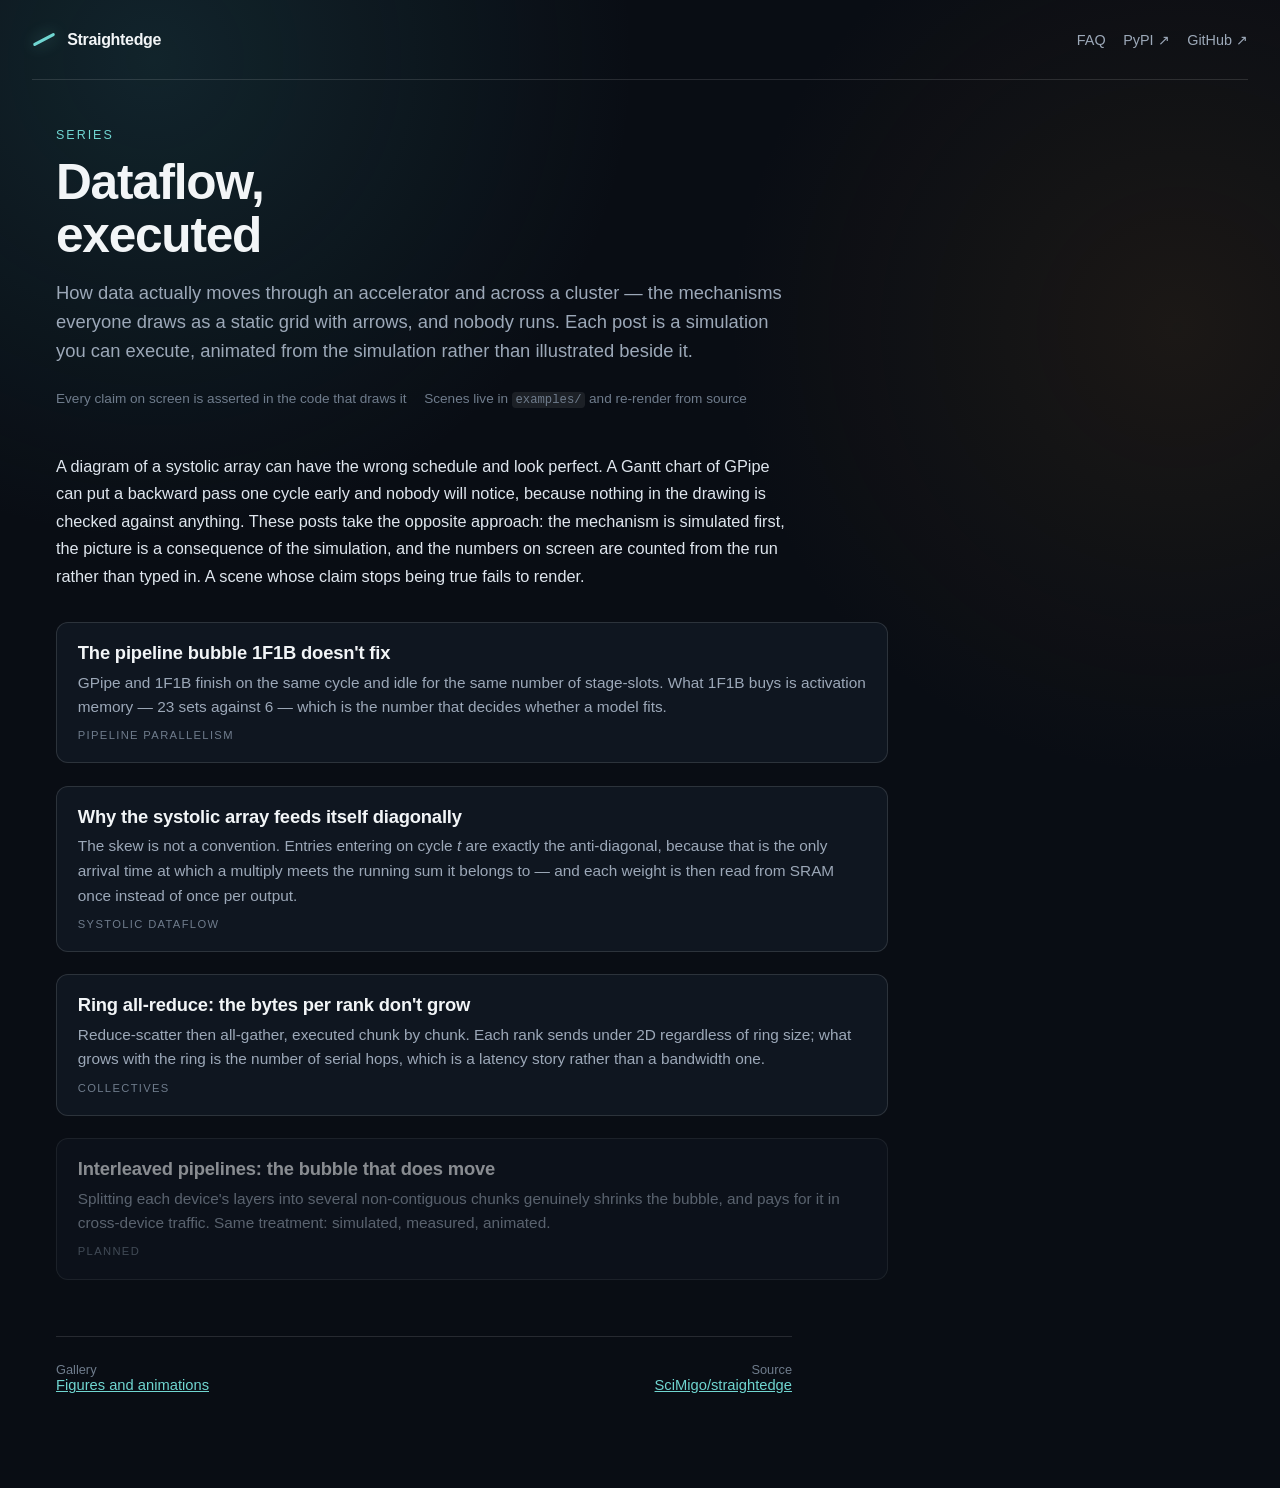
==== site/posts/index.html @ bdb75bae "Write the ring all-reduce piece, the last placeholder in the series Third in the dataflow series, an" ====
<!doctype html>
<html lang="en">
  <head>
    <meta charset="utf-8">
    <meta name="viewport" content="width=device-width, initial-scale=1">
    <meta name="theme-color" content="#090d14">
    <meta name="description" content="Short technical writeups on how data actually moves through accelerators and clusters — each one a simulation you can run, animated from the simulation rather than illustrated beside it.">
    <meta property="og:title" content="Dataflow, executed">
    <meta property="og:description" content="Systolic arrays, pipeline schedules, collectives — simulated, measured, and animated from the measurement.">
    <meta property="og:image" content="https://scimigo.github.io/straightedge/assets/posters/systolic-array.jpg">
    <meta property="og:type" content="website">
    <meta property="og:url" content="https://scimigo.github.io/straightedge/posts/">
    <link rel="canonical" href="https://scimigo.github.io/straightedge/posts/">
    <meta name="twitter:card" content="summary_large_image">
    <meta name="twitter:title" content="Dataflow, executed — systolic arrays, pipeline schedules, collectives">
    <meta name="twitter:description" content="Short technical writeups where the animation is generated from a simulation that asserts its own claim.">
    <meta name="twitter:image" content="https://scimigo.github.io/straightedge/assets/posters/systolic-array.jpg">
    <title>Dataflow, executed — systolic arrays, pipeline schedules, collectives</title>
    <link rel="stylesheet" href="../styles.css">
    <link rel="stylesheet" href="post.css">
  </head>
  <body>
    <header class="site-header">
      <a class="wordmark" href="../index.html" aria-label="Straightedge, back to the gallery">
        <span class="wordmark-mark" aria-hidden="true"></span>
        <span>Straightedge</span>
      </a>
      <nav class="header-links" aria-label="Site sections">
        <a class="repo-link nav-secondary" href="../index.html#faq">FAQ</a>
        <a class="repo-link" href="https://pypi.org/project/straightedge/">PyPI <span aria-hidden="true">↗</span></a>
        <a class="repo-link" href="https://github.com/SciMigo/straightedge">GitHub <span aria-hidden="true">↗</span></a>
      </nav>
    </header>

    <main class="post">
      <div class="post-head">
        <p class="post-kicker">Series</p>
        <h1>Dataflow, executed</h1>
        <p class="standfirst">
          How data actually moves through an accelerator and across a cluster —
          the mechanisms everyone draws as a static grid with arrows, and nobody
          runs. Each post is a simulation you can execute, animated from the
          simulation rather than illustrated beside it.
        </p>
        <p class="byline">
          <span>Every claim on screen is asserted in the code that draws it</span>
          <span>Scenes live in
            <code>examples/</code> and re-render from source</span>
        </p>
      </div>

      <div class="post-body">
        <p>
          A diagram of a systolic array can have the wrong schedule and look
          perfect. A Gantt chart of GPipe can put a backward pass one cycle early
          and nobody will notice, because nothing in the drawing is checked
          against anything. These posts take the opposite approach: the mechanism
          is simulated first, the picture is a consequence of the simulation, and
          the numbers on screen are counted from the run rather than typed in. A
          scene whose claim stops being true fails to render.
        </p>
      </div>

      <ol class="post-list">
        <li>
          <h2><a href="pipeline-bubble.html">The pipeline bubble 1F1B doesn't fix</a></h2>
          <p>
            GPipe and 1F1B finish on the same cycle and idle for the same number
            of stage-slots. What 1F1B buys is activation memory — 23 sets against
            6 — which is the number that decides whether a model fits.
          </p>
          <span class="tag">Pipeline parallelism</span>
        </li>
        <li>
          <h2><a href="systolic-skew.html">Why the systolic array feeds itself diagonally</a></h2>
          <p>
            The skew is not a convention. Entries entering on cycle <em>t</em>
            are exactly the anti-diagonal, because that is the only arrival time
            at which a multiply meets the running sum it belongs to — and each
            weight is then read from SRAM once instead of once per output.
          </p>
          <span class="tag">Systolic dataflow</span>
        </li>
        <li>
          <h2><a href="ring-allreduce.html">Ring all-reduce: the bytes per rank don't grow</a></h2>
          <p>
            Reduce-scatter then all-gather, executed chunk by chunk. Each rank
            sends under 2D regardless of ring size; what grows with the ring is
            the number of serial hops, which is a latency story rather than a
            bandwidth one.
          </p>
          <span class="tag">Collectives</span>
        </li>
        <li class="pending">
          <h2>Interleaved pipelines: the bubble that does move</h2>
          <p>
            Splitting each device's layers into several non-contiguous chunks
            genuinely shrinks the bubble, and pays for it in cross-device
            traffic. Same treatment: simulated, measured, animated.
          </p>
          <span class="tag">Planned</span>
        </li>
      </ol>

      <nav class="series-nav" aria-label="Site navigation">
        <span>
          <span class="muted">Gallery</span>
          <a href="../index.html">Figures and animations</a>
        </span>
        <span class="next">
          <span class="muted">Source</span>
          <a href="https://github.com/SciMigo/straightedge">SciMigo/straightedge</a>
        </span>
      </nav>
    </main>
  </body>
</html>
---- site/styles.css ----
:root {
  color-scheme: dark;
  --ink: #f2f5f7;
  --muted: #9ca8b8;
  --quiet: #6f7c8c;
  --line: rgba(255, 255, 255, 0.12);
  --panel: rgba(18, 25, 36, 0.82);
  --cyan: #70d6d1;
  --amber: #f1bf6b;
  --max: 76rem;
  font-family: Inter, ui-sans-serif, -apple-system, BlinkMacSystemFont, "Segoe UI", sans-serif;
  background: #090d14;
  color: var(--ink);
}

* {
  box-sizing: border-box;
}

html {
  scroll-behavior: smooth;
}

body {
  margin: 0;
  min-width: 0;
  overflow-x: hidden;
  background:
    radial-gradient(circle at 12% 4%, rgba(44, 109, 118, 0.24), transparent 30rem),
    radial-gradient(circle at 92% 22%, rgba(115, 77, 29, 0.17), transparent 28rem),
    #090d14;
  color: var(--ink);
}

a {
  color: inherit;
}

.site-header,
main,
footer {
  width: min(calc(100% - 2rem), var(--max));
  margin-inline: auto;
}

.site-header {
  min-height: 5rem;
  display: flex;
  align-items: center;
  justify-content: space-between;
  gap: 1rem;
  border-bottom: 1px solid var(--line);
}

.wordmark,
.repo-link {
  text-decoration: none;
}

.wordmark {
  display: inline-flex;
  align-items: center;
  gap: 0.7rem;
  font-weight: 720;
  letter-spacing: -0.02em;
}

.wordmark-mark {
  width: 1.5rem;
  height: 0.18rem;
  display: inline-block;
  background: var(--cyan);
  transform: rotate(-28deg);
  border-radius: 999px;
  box-shadow: 0 0 1rem rgba(112, 214, 209, 0.45);
}

.repo-link {
  color: var(--muted);
  font-size: 0.9rem;
}

.repo-link:hover,
.repo-link:focus-visible {
  color: var(--ink);
}

.hero {
  min-height: 40rem;
  display: grid;
  align-content: center;
  max-width: 61rem;
  padding: 7rem 0 5rem;
}

.eyebrow,
.section-number,
.card-kicker {
  margin: 0;
  color: var(--cyan);
  font-size: 0.72rem;
  font-weight: 760;
  letter-spacing: 0.14em;
  text-transform: uppercase;
}

h1,
h2,
h3,
p {
  overflow-wrap: anywhere;
}

h1 {
  max-width: 14ch;
  margin: 1rem 0 1.4rem;
  font-size: clamp(3.1rem, 9vw, 7.6rem);
  line-height: 0.92;
  letter-spacing: -0.07em;
}

.hero-copy {
  max-width: 43rem;
  margin: 0;
  color: var(--muted);
  font-size: clamp(1.05rem, 2vw, 1.35rem);
  line-height: 1.65;
}

.hero-proof {
  display: grid;
  grid-template-columns: repeat(3, minmax(0, 1fr));
  gap: 1px;
  margin-top: 3.5rem;
  overflow: hidden;
  border: 1px solid var(--line);
  border-radius: 1rem;
  background: var(--line);
}

.hero-proof div {
  min-width: 0;
  padding: 1.2rem 1.4rem;
  background: rgba(9, 13, 20, 0.92);
}

.hero-proof strong,
.hero-proof span {
  display: block;
}

.hero-proof strong {
  color: var(--amber);
  font-size: 1.75rem;
  font-weight: 650;
}

.hero-proof span {
  margin-top: 0.25rem;
  color: var(--quiet);
  font-size: 0.8rem;
  line-height: 1.35;
}

.gallery-section {
  padding: 7rem 0;
  border-top: 1px solid var(--line);
}

.section-heading {
  display: grid;
  grid-template-columns: minmax(0, 1.15fr) minmax(16rem, 0.85fr);
  gap: 3rem;
  align-items: end;
  margin-bottom: 2.5rem;
}

.section-heading h2,
.closing h2 {
  margin: 0.75rem 0 0;
  font-size: clamp(2.2rem, 5vw, 4.7rem);
  line-height: 1;
  letter-spacing: -0.055em;
}

.section-heading > p {
  margin: 0;
  color: var(--muted);
  line-height: 1.65;
}

.gallery-grid {
  display: grid;
  grid-template-columns: repeat(2, minmax(0, 1fr));
  gap: 1.25rem;
}

.figure-grid {
  display: grid;
  grid-template-columns: repeat(3, minmax(0, 1fr));
  gap: 1.25rem;
}

.figure-card {
  min-width: 0;
  overflow: hidden;
  border: 1px solid var(--line);
  border-radius: 1rem;
  background: var(--panel);
  box-shadow: 0 1.2rem 4rem rgba(0, 0, 0, 0.22);
}

.figure-wide {
  grid-column: span 2;
}

.figure-stage {
  display: grid;
  place-items: center;
  min-height: 15rem;
  padding: 1.25rem;
  background: #f5f7fa;
}

.figure-stage img {
  display: block;
  width: 100%;
  max-width: 100%;
  height: 15rem;
  object-fit: contain;
}

.gallery-grid-three {
  grid-template-columns: repeat(3, minmax(0, 1fr));
}

.scene-card {
  min-width: 0;
  overflow: hidden;
  border: 1px solid var(--line);
  border-radius: 1rem;
  background: var(--panel);
  box-shadow: 0 1.2rem 4rem rgba(0, 0, 0, 0.22);
}

.scene-card video {
  display: block;
  width: 100%;
  max-width: 100%;
  aspect-ratio: 16 / 9;
  border: 0;
  background: #000;
  object-fit: contain;
}

.card-copy {
  padding: 1.4rem 1.5rem 1.6rem;
}

.card-copy h3 {
  margin: 0.65rem 0 1rem;
  font-size: clamp(1.25rem, 2vw, 1.7rem);
  line-height: 1.1;
  letter-spacing: -0.035em;
}

.prompt,
.spec,
.claim {
  margin: 0;
  color: var(--muted);
  font-size: 0.94rem;
  line-height: 1.65;
}

.spec span {
  display: block;
  margin-bottom: 0.35rem;
  color: var(--cyan);
  font-size: 0.68rem;
  font-weight: 760;
  letter-spacing: 0.12em;
  text-transform: uppercase;
}

.prompt {
  padding-top: 1rem;
  border-top: 1px solid var(--line);
}

.prompt > span {
  display: block;
  margin-bottom: 0.35rem;
  color: var(--cyan);
  font-size: 0.68rem;
  font-weight: 760;
  letter-spacing: 0.12em;
  text-transform: uppercase;
}

.source-input {
  margin-top: 0.9rem;
  color: var(--quiet);
  font-size: 0.78rem;
}

.source-input summary {
  width: fit-content;
  cursor: pointer;
}

.source-input p {
  margin: 0.65rem 0 0;
  color: var(--muted);
  font-size: 0.9rem;
  line-height: 1.55;
}

.claim span {
  display: block;
  margin-bottom: 0.35rem;
  color: var(--amber);
  font-size: 0.68rem;
  font-weight: 760;
  letter-spacing: 0.12em;
  text-transform: uppercase;
}

code {
  padding: 0.08em 0.3em;
  border-radius: 0.3em;
  background: rgba(255, 255, 255, 0.08);
  font-size: 0.9em;
}

.hand-section .section-number,
.hand-section .card-kicker {
  color: var(--amber);
}

.closing {
  display: grid;
  justify-items: start;
  padding: 8rem 0;
  border-top: 1px solid var(--line);
}

.closing h2 {
  max-width: 17ch;
}

.button {
  display: inline-flex;
  align-items: center;
  gap: 0.7rem;
  margin-top: 2.2rem;
  padding: 0.9rem 1.15rem;
  border-radius: 0.6rem;
  background: var(--ink);
  color: #090d14;
  font-weight: 720;
  text-decoration: none;
}

.button:hover,
.button:focus-visible {
  background: var(--cyan);
}

footer {
  display: flex;
  justify-content: space-between;
  gap: 1rem;
  padding: 2rem 0 3rem;
  border-top: 1px solid var(--line);
  color: var(--quiet);
  font-size: 0.82rem;
}

footer p {
  margin: 0;
}

@media (max-width: 56rem) {
  .figure-grid {
    grid-template-columns: repeat(2, minmax(0, 1fr));
  }

  .gallery-grid-three {
    grid-template-columns: 1fr;
  }

  .gallery-grid-three .scene-card {
    display: grid;
    grid-template-columns: minmax(0, 1.1fr) minmax(0, 0.9fr);
  }

  .gallery-grid-three .scene-card video {
    height: 100%;
  }
}

@media (max-width: 42rem) {
  .site-header,
  main,
  footer {
    width: min(calc(100% - 1.25rem), var(--max));
  }

  .hero {
    min-height: auto;
    padding: 5.5rem 0 4rem;
  }

  h1 {
    font-size: clamp(3.4rem, 18vw, 5.2rem);
  }

  .hero-proof,
  .section-heading,
  .gallery-grid,
  .figure-grid,
  .gallery-grid-three .scene-card {
    grid-template-columns: 1fr;
  }

  .figure-wide {
    grid-column: auto;
  }

  .hero-proof {
    overflow: visible;
    gap: 0;
    background: transparent;
  }

  .hero-proof div + div {
    border-top: 1px solid var(--line);
  }

  .section-heading {
    gap: 1.4rem;
  }

  .gallery-section {
    padding: 5rem 0;
  }

  .gallery-grid-three .scene-card video {
    height: auto;
  }

  .closing {
    padding: 6rem 0;
  }

  footer {
    flex-direction: column;
  }
}

@media (prefers-reduced-motion: reduce) {
  html {
    scroll-behavior: auto;
  }
}

/* Two links in the header now: the series and the repo. */
.header-links {
  display: flex;
  align-items: center;
  gap: 1.25rem;
}

/* Prose sections — the definition, the "why geometry" grid, and the FAQ. These
   carry the page's semantic weight for search and answer engines, so they are
   real text at a readable measure rather than another card grid. Headings step
   down from the hero's scale instead of competing with the gallery's display
   type. */
.hero-tagline {
  max-width: 43rem;
  margin: 1rem 0 1.4rem;
  color: var(--cyan);
  font-size: clamp(1.05rem, 2.2vw, 1.5rem);
  letter-spacing: -0.02em;
}

.prose-section {
  padding: 4.5rem 0 0;
  border-top: 1px solid var(--line);
  margin-top: 4.5rem;
}

.prose-section h2 {
  margin: 0 0 1.6rem;
  font-size: clamp(1.7rem, 3.4vw, 2.7rem);
  line-height: 1.08;
  letter-spacing: -0.04em;
}

.prose-section p {
  max-width: 44rem;
  margin: 0 0 1.15rem;
  color: var(--muted);
  font-size: 1.02rem;
  line-height: 1.72;
}

.prose-section p strong {
  color: var(--ink);
  font-weight: 600;
}

.prose-section .lede {
  color: var(--ink);
  font-size: clamp(1.08rem, 1.9vw, 1.28rem);
  line-height: 1.6;
}

.why-grid {
  display: grid;
  grid-template-columns: repeat(auto-fit, minmax(15rem, 1fr));
  gap: 1.5rem 2.2rem;
  margin-top: 0.5rem;
}

.why-item h3 {
  margin: 0 0 0.5rem;
  font-size: 1.02rem;
  letter-spacing: -0.01em;
}

.why-item h3::before {
  content: "";
  display: block;
  width: 1.6rem;
  height: 2px;
  margin-bottom: 0.85rem;
  background: var(--cyan);
}

.why-item p {
  margin: 0;
  font-size: 0.95rem;
  line-height: 1.62;
}

.faq-item {
  padding: 1.5rem 0;
  border-top: 1px solid var(--line);
  max-width: 48rem;
}

.faq-item:first-of-type {
  border-top: 0;
  padding-top: 0;
}

.faq-item h3 {
  margin: 0 0 0.6rem;
  font-size: 1.06rem;
  line-height: 1.35;
  letter-spacing: -0.015em;
}

.faq-item p {
  margin: 0;
}

.faq-item em {
  color: var(--ink);
  font-style: italic;
}

/* Install block. The site had no install instruction at all before the package
   was on PyPI, which made the gallery a dead end for anyone who wanted to use
   it. */
.install {
  max-width: 44rem;
  margin: 2rem 0 0;
  padding: 1.4rem 1.5rem;
  border: 1px solid var(--line);
  border-radius: 0.6rem;
  background: var(--panel);
}

.install-label {
  margin: 0 0 0.6rem !important;
  color: var(--quiet);
  font-size: 0.72rem;
  font-weight: 600;
  letter-spacing: 0.14em;
  text-transform: uppercase;
}

.install > code {
  display: block;
  font-size: 1.02rem;
  color: var(--cyan);
  overflow-x: auto;
}

.install-note {
  margin: 0.9rem 0 0 !important;
  font-size: 0.9rem !important;
  line-height: 1.6 !important;
}

.install-note code {
  color: var(--ink);
  font-size: 0.86rem;
}

.prose-section a {
  color: var(--cyan);
  text-decoration-color: rgba(112, 214, 209, 0.4);
  text-underline-offset: 0.2em;
}

/* Header navigation. The section anchors are useful on a wide screen and pure
   clutter on a phone, where the page is a short scroll anyway — so they drop
   out below the tablet breakpoint and the destination links (Writeups, PyPI,
   GitHub) stay, since those are the ones that leave the page. */
.header-links {
  flex-wrap: wrap;
  gap: 0.6rem 1.1rem;
  justify-content: flex-end;
}

.nav-secondary {
  color: var(--muted);
}

@media (max-width: 56rem) {
  .nav-secondary {
    display: none;
  }
}
---- site/posts/post.css ----
/* Long-form layer over the gallery's tokens (../styles.css).
 *
 * The gallery is a grid you scan; a post is a column you read, so the only
 * things that change here are measure, rhythm, and the devices prose needs —
 * pull quotes, a claim block, a figure with a caption, a results table. The
 * palette, the ground, and the wordmark stay exactly as they are, because a
 * reader arriving from the gallery should not feel handed to a different site.
 */

.post {
  width: min(var(--max), 100%);
  margin: 0 auto;
  padding: 0 1.5rem 6rem;
}

.post-head {
  max-width: 46rem;
  padding: 3rem 0 2rem;
}

.post-kicker {
  font-size: 0.78rem;
  letter-spacing: 0.16em;
  text-transform: uppercase;
  color: var(--cyan);
  margin: 0 0 0.9rem;
}

.post-head h1 {
  font-size: clamp(2rem, 4.4vw, 3.1rem);
  line-height: 1.06;
  letter-spacing: -0.025em;
  text-wrap: balance;
  margin: 0 0 1rem;
}

.standfirst {
  font-size: 1.15rem;
  line-height: 1.6;
  color: var(--muted);
  margin: 0;
}

.byline {
  display: flex;
  flex-wrap: wrap;
  gap: 0.4rem 1.1rem;
  margin-top: 1.6rem;
  font-size: 0.85rem;
  color: var(--quiet);
}

/* The video is the argument, so it gets the full column width and sits before
   the first paragraph rather than illustrating one. */
.post-figure {
  margin: 0 0 2.6rem;
}

.post-figure video {
  width: 100%;
  display: block;
  border-radius: 14px;
  border: 1px solid var(--line);
  background: #05070c;
}

.post-figure figcaption {
  margin-top: 0.7rem;
  font-size: 0.85rem;
  color: var(--quiet);
  display: flex;
  flex-wrap: wrap;
  gap: 0.3rem 1.2rem;
}

.post-body {
  max-width: 46rem;
}

.post-body h2 {
  font-size: 1.35rem;
  letter-spacing: -0.015em;
  margin: 2.8rem 0 0.9rem;
  text-wrap: balance;
}

.post-body p {
  font-size: 1.02rem;
  line-height: 1.68;
  margin: 0 0 1.1rem;
  color: #dfe6ee;
}

.post-body strong { color: var(--ink); }

.post-body a {
  color: var(--cyan);
  text-underline-offset: 3px;
}

/* The one claim the post exists to make. Used once. */
.claim {
  border-left: 3px solid var(--amber);
  background: linear-gradient(90deg, rgba(241, 191, 107, 0.10), transparent 70%);
  padding: 1rem 0 1rem 1.2rem;
  margin: 0 0 2rem;
  border-radius: 0 8px 8px 0;
}

.claim p {
  margin: 0;
  font-size: 1.08rem;
  line-height: 1.6;
}

.results {
  border: 1px solid var(--line);
  border-radius: 12px;
  background: var(--panel);
  overflow-x: auto;
  margin: 0 0 1.6rem;
}

.results table {
  border-collapse: collapse;
  width: 100%;
  font-size: 0.94rem;
}

.results th,
.results td {
  text-align: left;
  padding: 0.7rem 1rem;
  border-bottom: 1px solid var(--line);
}

.results tr:last-child td { border-bottom: 0; }

.results th {
  font-size: 0.74rem;
  letter-spacing: 0.08em;
  text-transform: uppercase;
  color: var(--quiet);
  font-weight: 600;
}

.results td.n {
  font-variant-numeric: tabular-nums;
  font-family: ui-monospace, SFMono-Regular, Menlo, Consolas, monospace;
}

.results td.same { color: var(--cyan); }
.results td.diff { color: var(--amber); font-weight: 600; }

.post-body pre {
  border: 1px solid var(--line);
  border-radius: 12px;
  background: rgba(5, 7, 12, 0.75);
  padding: 1rem 1.1rem;
  overflow-x: auto;
  font-size: 0.86rem;
  line-height: 1.55;
  margin: 0 0 1.4rem;
}

.post-body code {
  font-family: ui-monospace, SFMono-Regular, Menlo, Consolas, monospace;
  font-size: 0.88em;
}

.post-body :not(pre) > code {
  background: rgba(255, 255, 255, 0.07);
  border-radius: 4px;
  padding: 0.1em 0.35em;
}

/* Series navigation: a post in a series should say where it sits. */
.series-nav {
  max-width: 46rem;
  margin-top: 3.5rem;
  padding-top: 1.6rem;
  border-top: 1px solid var(--line);
  display: flex;
  flex-wrap: wrap;
  gap: 1rem 2rem;
  justify-content: space-between;
  font-size: 0.92rem;
}

.series-nav a { color: var(--cyan); }
.series-nav .next { text-align: right; }
.series-nav .muted { color: var(--quiet); display: block; font-size: 0.8rem; }

/* Series index */
.post-list {
  max-width: 52rem;
  list-style: none;
  margin: 2rem 0 0;
  padding: 0;
  display: flex;
  flex-direction: column;
  gap: 1.4rem;
}

.post-list li {
  border: 1px solid var(--line);
  border-radius: 12px;
  background: var(--panel);
  padding: 1.2rem 1.3rem;
}

.post-list h2 {
  font-size: 1.15rem;
  margin: 0 0 0.4rem;
  letter-spacing: -0.01em;
}

.post-list h2 a { text-decoration: none; }
.post-list h2 a:hover { color: var(--cyan); }

.post-list p {
  margin: 0;
  color: var(--muted);
  font-size: 0.96rem;
  line-height: 1.6;
}

.post-list .pending {
  opacity: 0.55;
}

.post-list .tag {
  display: inline-block;
  font-size: 0.7rem;
  letter-spacing: 0.12em;
  text-transform: uppercase;
  color: var(--quiet);
  margin-top: 0.6rem;
}

@media (prefers-reduced-motion: reduce) {
  html { scroll-behavior: auto; }
}
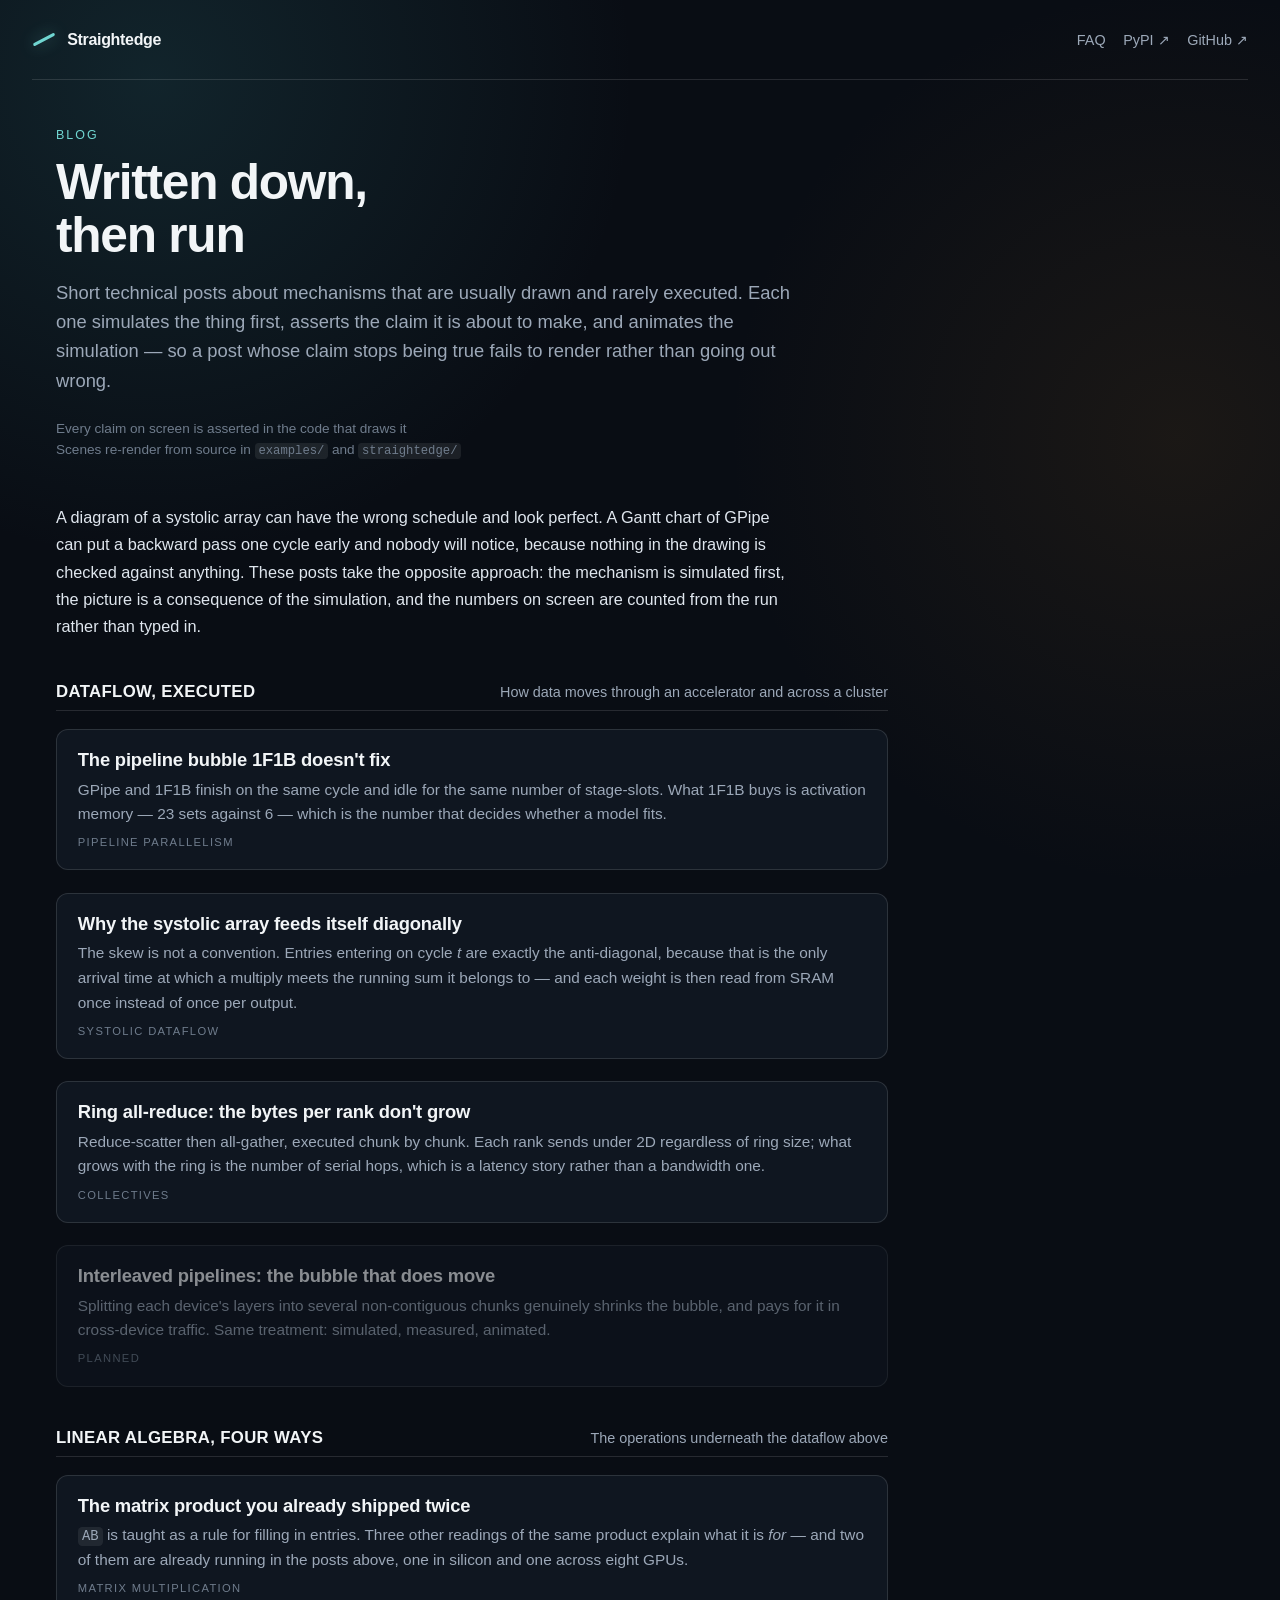
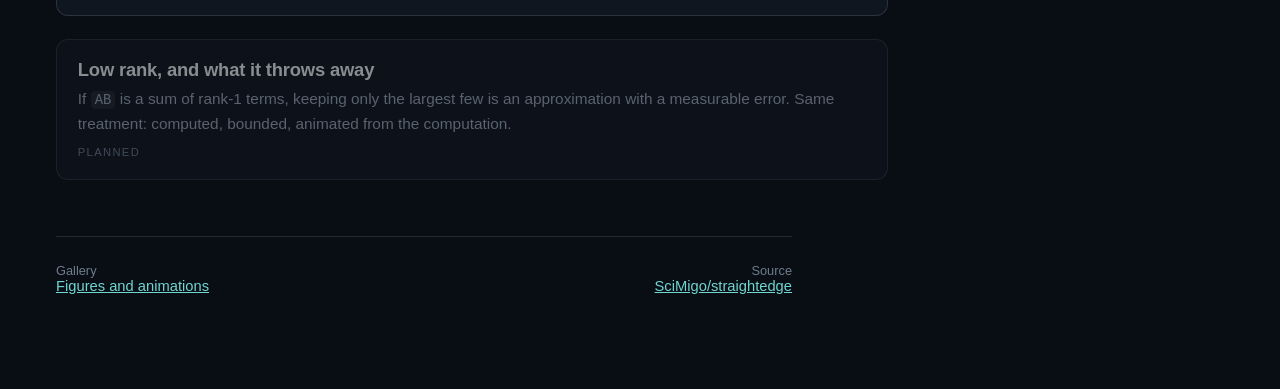
==== commit 1c24adfc: "Move the demo binaries to R2, and turn the writeups into a blog `site/assets/` was 2.8M of MP4s and " ====
--- a/site/posts/index.html
+++ b/site/posts/index.html
@@ -4,18 +4,18 @@
     <meta charset="utf-8">
     <meta name="viewport" content="width=device-width, initial-scale=1">
     <meta name="theme-color" content="#090d14">
-    <meta name="description" content="Short technical writeups on how data actually moves through accelerators and clusters — each one a simulation you can run, animated from the simulation rather than illustrated beside it.">
-    <meta property="og:title" content="Dataflow, executed">
-    <meta property="og:description" content="Systolic arrays, pipeline schedules, collectives — simulated, measured, and animated from the measurement.">
-    <meta property="og:image" content="https://scimigo.github.io/straightedge/assets/posters/systolic-array.jpg">
+    <meta name="description" content="The Straightedge blog: short technical posts where the animation is generated from a simulation that asserts its own claim. Dataflow inside accelerators and across clusters, and the linear algebra underneath it.">
+    <meta property="og:title" content="The Straightedge blog">
+    <meta property="og:description" content="Systolic arrays, pipeline schedules, collectives, and matrix products — simulated, measured, and animated from the measurement.">
+    <meta property="og:image" content="https://pub-ae0e951cb13d4628913ced2bc423d839.r2.dev/straightedge/assets/posters/systolic-array.jpg">
     <meta property="og:type" content="website">
     <meta property="og:url" content="https://scimigo.github.io/straightedge/posts/">
     <link rel="canonical" href="https://scimigo.github.io/straightedge/posts/">
     <meta name="twitter:card" content="summary_large_image">
-    <meta name="twitter:title" content="Dataflow, executed — systolic arrays, pipeline schedules, collectives">
-    <meta name="twitter:description" content="Short technical writeups where the animation is generated from a simulation that asserts its own claim.">
-    <meta name="twitter:image" content="https://scimigo.github.io/straightedge/assets/posters/systolic-array.jpg">
-    <title>Dataflow, executed — systolic arrays, pipeline schedules, collectives</title>
+    <meta name="twitter:title" content="The Straightedge blog — dataflow, executed">
+    <meta name="twitter:description" content="Short technical posts where the animation is generated from a simulation that asserts its own claim.">
+    <meta name="twitter:image" content="https://pub-ae0e951cb13d4628913ced2bc423d839.r2.dev/straightedge/assets/posters/systolic-array.jpg">
+    <title>Blog — Straightedge</title>
     <link rel="stylesheet" href="../styles.css">
     <link rel="stylesheet" href="post.css">
   </head>
@@ -34,18 +34,18 @@
 
     <main class="post">
       <div class="post-head">
-        <p class="post-kicker">Series</p>
-        <h1>Dataflow, executed</h1>
+        <p class="post-kicker">Blog</p>
+        <h1>Written down, then run</h1>
         <p class="standfirst">
-          How data actually moves through an accelerator and across a cluster —
-          the mechanisms everyone draws as a static grid with arrows, and nobody
-          runs. Each post is a simulation you can execute, animated from the
-          simulation rather than illustrated beside it.
+          Short technical posts about mechanisms that are usually drawn and
+          rarely executed. Each one simulates the thing first, asserts the claim
+          it is about to make, and animates the simulation — so a post whose
+          claim stops being true fails to render rather than going out wrong.
         </p>
         <p class="byline">
           <span>Every claim on screen is asserted in the code that draws it</span>
-          <span>Scenes live in
-            <code>examples/</code> and re-render from source</span>
+          <span>Scenes re-render from source in
+            <code>examples/</code> and <code>straightedge/</code></span>
         </p>
       </div>
 
@@ -56,9 +56,13 @@
           and nobody will notice, because nothing in the drawing is checked
           against anything. These posts take the opposite approach: the mechanism
           is simulated first, the picture is a consequence of the simulation, and
-          the numbers on screen are counted from the run rather than typed in. A
-          scene whose claim stops being true fails to render.
+          the numbers on screen are counted from the run rather than typed in.
         </p>
+      </div>
+
+      <div class="series-heading">
+        <h2>Dataflow, executed</h2>
+        <p>How data moves through an accelerator and across a cluster</p>
       </div>
 
       <ol class="post-list">
@@ -102,6 +106,33 @@
         </li>
       </ol>
 
+      <div class="series-heading">
+        <h2>Linear algebra, four ways</h2>
+        <p>The operations underneath the dataflow above</p>
+      </div>
+
+      <ol class="post-list">
+        <li>
+          <h2><a href="matrix-product-four-ways.html">The matrix product you already shipped twice</a></h2>
+          <p>
+            <code>AB</code> is taught as a rule for filling in entries. Three
+            other readings of the same product explain what it is <em>for</em> —
+            and two of them are already running in the posts above, one in
+            silicon and one across eight GPUs.
+          </p>
+          <span class="tag">Matrix multiplication</span>
+        </li>
+        <li class="pending">
+          <h2>Low rank, and what it throws away</h2>
+          <p>
+            If <code>AB</code> is a sum of rank-1 terms, keeping only the largest
+            few is an approximation with a measurable error. Same treatment:
+            computed, bounded, animated from the computation.
+          </p>
+          <span class="tag">Planned</span>
+        </li>
+      </ol>
+
       <nav class="series-nav" aria-label="Site navigation">
         <span>
           <span class="muted">Gallery</span>
--- a/site/posts/post.css
+++ b/site/posts/post.css
@@ -241,3 +241,38 @@
 @media (prefers-reduced-motion: reduce) {
   html { scroll-behavior: auto; }
 }
+
+/* Blog index: a heading above each series' cards. Distinct from `.post-list h2`,
+   which titles a card — a section heading that shared those rules read as an
+   untitled fourth post sitting above the list. */
+.series-heading {
+  max-width: 52rem;
+  margin: 2.6rem 0 0;
+  display: flex;
+  align-items: baseline;
+  justify-content: space-between;
+  gap: 1rem;
+  border-bottom: 1px solid var(--line);
+  padding-bottom: 0.5rem;
+}
+
+.series-heading h2 {
+  font-size: 1.05rem;
+  letter-spacing: 0.02em;
+  text-transform: uppercase;
+  margin: 0;
+}
+
+.series-heading p {
+  margin: 0;
+  color: var(--muted);
+  font-size: 0.9rem;
+  text-align: right;
+}
+
+.series-heading + .post-list { margin-top: 1.1rem; }
+
+@media (max-width: 640px) {
+  .series-heading { flex-direction: column; gap: 0.3rem; }
+  .series-heading p { text-align: left; }
+}
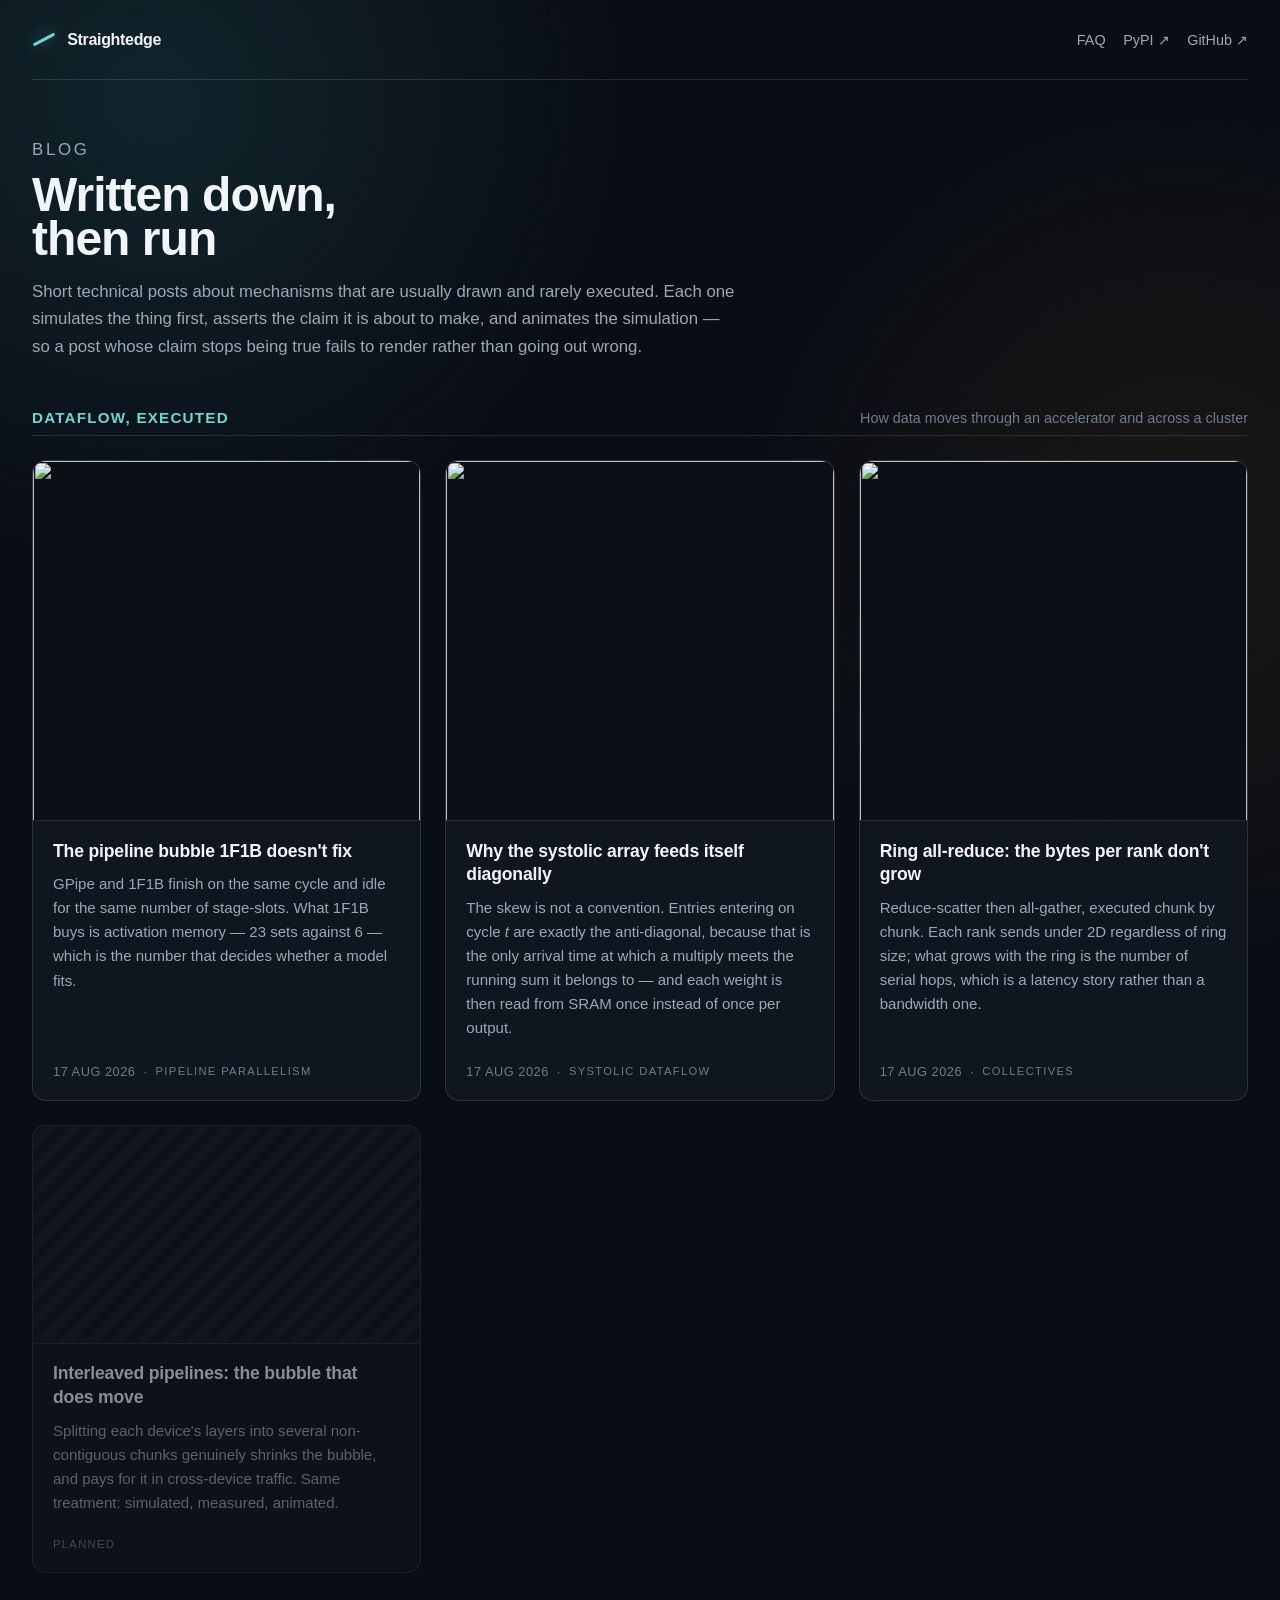
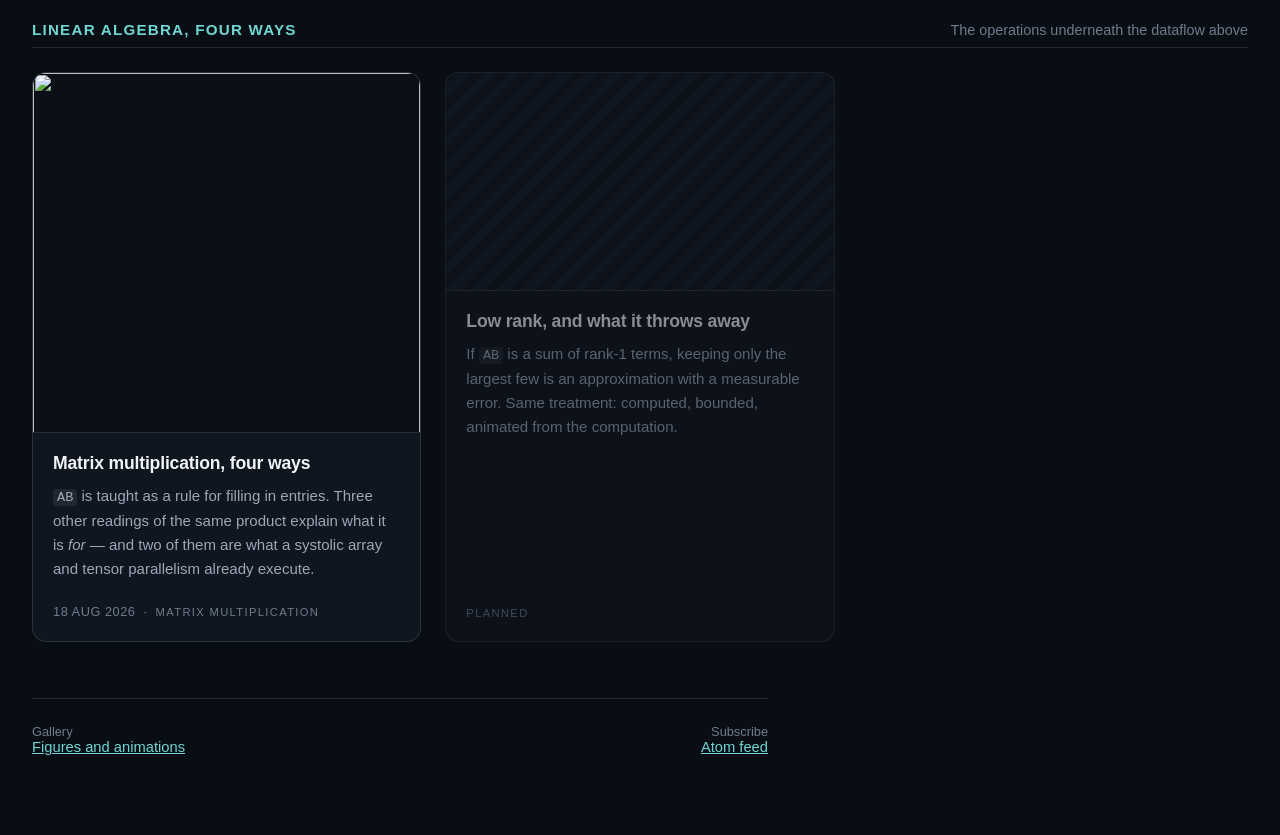
==== commit e87866a8: "Give the blog a layout of its own, and a feed The index was `<main class="post">` with the post list" ====
--- a/site/posts/index.html
+++ b/site/posts/index.html
@@ -11,6 +11,7 @@
     <meta property="og:type" content="website">
     <meta property="og:url" content="https://scimigo.github.io/straightedge/posts/">
     <link rel="canonical" href="https://scimigo.github.io/straightedge/posts/">
+    <link rel="alternate" type="application/atom+xml" title="Straightedge blog" href="feed.xml">
     <meta name="twitter:card" content="summary_large_image">
     <meta name="twitter:title" content="The Straightedge blog — dataflow, executed">
     <meta name="twitter:description" content="Short technical posts where the animation is generated from a simulation that asserts its own claim.">
@@ -32,106 +33,142 @@
       </nav>
     </header>
 
-    <main class="post">
-      <div class="post-head">
+    <main class="blog">
+      <div class="blog-masthead">
         <p class="post-kicker">Blog</p>
         <h1>Written down, then run</h1>
-        <p class="standfirst">
+        <p>
           Short technical posts about mechanisms that are usually drawn and
           rarely executed. Each one simulates the thing first, asserts the claim
           it is about to make, and animates the simulation — so a post whose
           claim stops being true fails to render rather than going out wrong.
         </p>
-        <p class="byline">
-          <span>Every claim on screen is asserted in the code that draws it</span>
-          <span>Scenes re-render from source in
-            <code>examples/</code> and <code>straightedge/</code></span>
-        </p>
       </div>
 
-      <div class="post-body">
-        <p>
-          A diagram of a systolic array can have the wrong schedule and look
-          perfect. A Gantt chart of GPipe can put a backward pass one cycle early
-          and nobody will notice, because nothing in the drawing is checked
-          against anything. These posts take the opposite approach: the mechanism
-          is simulated first, the picture is a consequence of the simulation, and
-          the numbers on screen are counted from the run rather than typed in.
-        </p>
-      </div>
+      <section class="blog-series" aria-labelledby="series-dataflow">
+        <header>
+          <h2 id="series-dataflow">Dataflow, executed</h2>
+          <p>How data moves through an accelerator and across a cluster</p>
+        </header>
 
-      <div class="series-heading">
-        <h2>Dataflow, executed</h2>
-        <p>How data moves through an accelerator and across a cluster</p>
-      </div>
+        <ol class="blog-cards">
+          <li class="blog-card">
+            <img src="https://pub-ae0e951cb13d4628913ced2bc423d839.r2.dev/straightedge/assets/posters/pipeline-schedules.jpg"
+                 alt="" loading="lazy" width="640" height="360">
+            <div class="blog-card-body">
+              <h3><a href="pipeline-bubble.html">The pipeline bubble 1F1B doesn't fix</a></h3>
+              <p>
+                GPipe and 1F1B finish on the same cycle and idle for the same
+                number of stage-slots. What 1F1B buys is activation memory —
+                23 sets against 6 — which is the number that decides whether a
+                model fits.
+              </p>
+              <div class="blog-card-footer blog-meta">
+                <time datetime="2026-08-17">17 Aug 2026</time>
+                <span class="dot" aria-hidden="true">·</span>
+                <span class="tag">Pipeline parallelism</span>
+              </div>
+            </div>
+          </li>
 
-      <ol class="post-list">
-        <li>
-          <h2><a href="pipeline-bubble.html">The pipeline bubble 1F1B doesn't fix</a></h2>
-          <p>
-            GPipe and 1F1B finish on the same cycle and idle for the same number
-            of stage-slots. What 1F1B buys is activation memory — 23 sets against
-            6 — which is the number that decides whether a model fits.
-          </p>
-          <span class="tag">Pipeline parallelism</span>
-        </li>
-        <li>
-          <h2><a href="systolic-skew.html">Why the systolic array feeds itself diagonally</a></h2>
-          <p>
-            The skew is not a convention. Entries entering on cycle <em>t</em>
-            are exactly the anti-diagonal, because that is the only arrival time
-            at which a multiply meets the running sum it belongs to — and each
-            weight is then read from SRAM once instead of once per output.
-          </p>
-          <span class="tag">Systolic dataflow</span>
-        </li>
-        <li>
-          <h2><a href="ring-allreduce.html">Ring all-reduce: the bytes per rank don't grow</a></h2>
-          <p>
-            Reduce-scatter then all-gather, executed chunk by chunk. Each rank
-            sends under 2D regardless of ring size; what grows with the ring is
-            the number of serial hops, which is a latency story rather than a
-            bandwidth one.
-          </p>
-          <span class="tag">Collectives</span>
-        </li>
-        <li class="pending">
-          <h2>Interleaved pipelines: the bubble that does move</h2>
-          <p>
-            Splitting each device's layers into several non-contiguous chunks
-            genuinely shrinks the bubble, and pays for it in cross-device
-            traffic. Same treatment: simulated, measured, animated.
-          </p>
-          <span class="tag">Planned</span>
-        </li>
-      </ol>
+          <li class="blog-card">
+            <img src="https://pub-ae0e951cb13d4628913ced2bc423d839.r2.dev/straightedge/assets/posters/systolic-array.jpg"
+                 alt="" loading="lazy" width="640" height="360">
+            <div class="blog-card-body">
+              <h3><a href="systolic-skew.html">Why the systolic array feeds itself diagonally</a></h3>
+              <p>
+                The skew is not a convention. Entries entering on cycle
+                <em>t</em> are exactly the anti-diagonal, because that is the
+                only arrival time at which a multiply meets the running sum it
+                belongs to — and each weight is then read from SRAM once instead
+                of once per output.
+              </p>
+              <div class="blog-card-footer blog-meta">
+                <time datetime="2026-08-17">17 Aug 2026</time>
+                <span class="dot" aria-hidden="true">·</span>
+                <span class="tag">Systolic dataflow</span>
+              </div>
+            </div>
+          </li>
 
-      <div class="series-heading">
-        <h2>Linear algebra, four ways</h2>
-        <p>The operations underneath the dataflow above</p>
-      </div>
+          <li class="blog-card">
+            <img src="https://pub-ae0e951cb13d4628913ced2bc423d839.r2.dev/straightedge/assets/posters/ring-allreduce.jpg"
+                 alt="" loading="lazy" width="640" height="360">
+            <div class="blog-card-body">
+              <h3><a href="ring-allreduce.html">Ring all-reduce: the bytes per rank don't grow</a></h3>
+              <p>
+                Reduce-scatter then all-gather, executed chunk by chunk. Each
+                rank sends under 2D regardless of ring size; what grows with the
+                ring is the number of serial hops, which is a latency story
+                rather than a bandwidth one.
+              </p>
+              <div class="blog-card-footer blog-meta">
+                <time datetime="2026-08-17">17 Aug 2026</time>
+                <span class="dot" aria-hidden="true">·</span>
+                <span class="tag">Collectives</span>
+              </div>
+            </div>
+          </li>
 
-      <ol class="post-list">
-        <li>
-          <h2><a href="matrix-product-four-ways.html">The matrix product you already shipped twice</a></h2>
-          <p>
-            <code>AB</code> is taught as a rule for filling in entries. Three
-            other readings of the same product explain what it is <em>for</em> —
-            and two of them are already running in the posts above, one in
-            silicon and one across eight GPUs.
-          </p>
-          <span class="tag">Matrix multiplication</span>
-        </li>
-        <li class="pending">
-          <h2>Low rank, and what it throws away</h2>
-          <p>
-            If <code>AB</code> is a sum of rank-1 terms, keeping only the largest
-            few is an approximation with a measurable error. Same treatment:
-            computed, bounded, animated from the computation.
-          </p>
-          <span class="tag">Planned</span>
-        </li>
-      </ol>
+          <li class="blog-card pending">
+            <div class="blog-thumb-empty" aria-hidden="true"></div>
+            <div class="blog-card-body">
+              <h3>Interleaved pipelines: the bubble that does move</h3>
+              <p>
+                Splitting each device's layers into several non-contiguous chunks
+                genuinely shrinks the bubble, and pays for it in cross-device
+                traffic. Same treatment: simulated, measured, animated.
+              </p>
+              <div class="blog-card-footer blog-meta">
+                <span class="tag">Planned</span>
+              </div>
+            </div>
+          </li>
+        </ol>
+      </section>
+
+      <section class="blog-series" aria-labelledby="series-linear-algebra">
+        <header>
+          <h2 id="series-linear-algebra">Linear algebra, four ways</h2>
+          <p>The operations underneath the dataflow above</p>
+        </header>
+
+        <ol class="blog-cards">
+          <li class="blog-card">
+            <img src="https://pub-ae0e951cb13d4628913ced2bc423d839.r2.dev/straightedge/assets/posters/matmul-outer.jpg"
+                 alt="" loading="lazy" width="640" height="360">
+            <div class="blog-card-body">
+              <h3><a href="matrix-product-four-ways.html">Matrix multiplication, four ways</a></h3>
+              <p>
+                <code>AB</code> is taught as a rule for filling in entries. Three
+                other readings of the same product explain what it is
+                <em>for</em> — and two of them are what a systolic array and
+                tensor parallelism already execute.
+              </p>
+              <div class="blog-card-footer blog-meta">
+                <time datetime="2026-08-18">18 Aug 2026</time>
+                <span class="dot" aria-hidden="true">·</span>
+                <span class="tag">Matrix multiplication</span>
+              </div>
+            </div>
+          </li>
+
+          <li class="blog-card pending">
+            <div class="blog-thumb-empty" aria-hidden="true"></div>
+            <div class="blog-card-body">
+              <h3>Low rank, and what it throws away</h3>
+              <p>
+                If <code>AB</code> is a sum of rank-1 terms, keeping only the
+                largest few is an approximation with a measurable error. Same
+                treatment: computed, bounded, animated from the computation.
+              </p>
+              <div class="blog-card-footer blog-meta">
+                <span class="tag">Planned</span>
+              </div>
+            </div>
+          </li>
+        </ol>
+      </section>
 
       <nav class="series-nav" aria-label="Site navigation">
         <span>
@@ -139,8 +176,8 @@
           <a href="../index.html">Figures and animations</a>
         </span>
         <span class="next">
-          <span class="muted">Source</span>
-          <a href="https://github.com/SciMigo/straightedge">SciMigo/straightedge</a>
+          <span class="muted">Subscribe</span>
+          <a href="feed.xml">Atom feed</a>
         </span>
       </nav>
     </main>
--- a/site/posts/post.css
+++ b/site/posts/post.css
@@ -191,88 +191,200 @@
 .series-nav .next { text-align: right; }
 .series-nav .muted { color: var(--quiet); display: block; font-size: 0.8rem; }
 
-/* Series index */
-.post-list {
-  max-width: 52rem;
-  list-style: none;
-  margin: 2rem 0 0;
-  padding: 0;
-  display: flex;
-  flex-direction: column;
-  gap: 1.4rem;
-}
-
-.post-list li {
-  border: 1px solid var(--line);
-  border-radius: 12px;
-  background: var(--panel);
-  padding: 1.2rem 1.3rem;
-}
-
-.post-list h2 {
-  font-size: 1.15rem;
-  margin: 0 0 0.4rem;
-  letter-spacing: -0.01em;
-}
-
-.post-list h2 a { text-decoration: none; }
-.post-list h2 a:hover { color: var(--cyan); }
-
-.post-list p {
-  margin: 0;
-  color: var(--muted);
-  font-size: 0.96rem;
-  line-height: 1.6;
-}
-
-.post-list .pending {
-  opacity: 0.55;
-}
-
-.post-list .tag {
+/* Scoped to `.post-list` until that layout was removed, which left every `.tag`
+   on the site unstyled while still being marked up — the kind of regression a
+   dead-rule sweep causes if it only checks that the rule is unused. */
+.tag {
   display: inline-block;
   font-size: 0.7rem;
   letter-spacing: 0.12em;
   text-transform: uppercase;
   color: var(--quiet);
-  margin-top: 0.6rem;
 }
 
 @media (prefers-reduced-motion: reduce) {
   html { scroll-behavior: auto; }
 }
 
-/* Blog index: a heading above each series' cards. Distinct from `.post-list h2`,
-   which titles a card — a section heading that shared those rules read as an
-   untitled fourth post sitting above the list. */
-.series-heading {
-  max-width: 52rem;
-  margin: 2.6rem 0 0;
+/* ---------------------------------------------------------------- blog index
+
+   The index used to be `<main class="post">` — literally an article, with the
+   post list bolted into its body. That reads as one long page whatever is on
+   it, and it does not get better as posts are added: there is nowhere for a
+   date, nowhere for a thumbnail, and every series lands in the same column of
+   prose. This is a separate layout so the index can grow along its own axis.  */
+
+.blog {
+  width: min(var(--max), 100% - 3rem);
+  margin: 0 auto;
+  padding: 3.5rem 0 5rem;
+}
+
+.blog-masthead {
+  max-width: 44rem;
+  margin-bottom: 3rem;
+}
+
+.blog-masthead .post-kicker { margin-bottom: 0.6rem; }
+
+.blog-masthead h1 {
+  font-size: clamp(2rem, 4.5vw, 3rem);
+  letter-spacing: -0.02em;
+  margin: 0 0 1rem;
+}
+
+.blog-masthead p {
+  color: var(--muted);
+  font-size: 1.05rem;
+  line-height: 1.65;
+  margin: 0;
+}
+
+/* A series is a section of the index, not a page of its own — five posts do
+   not justify five thin pages. The markup is self-contained so that when one
+   series outgrows the index it can be lifted out without restyling. */
+.blog-series { margin-top: 3rem; }
+
+.blog-series > header {
   display: flex;
   align-items: baseline;
   justify-content: space-between;
   gap: 1rem;
+  padding-bottom: 0.6rem;
   border-bottom: 1px solid var(--line);
-  padding-bottom: 0.5rem;
-}
-
-.series-heading h2 {
-  font-size: 1.05rem;
-  letter-spacing: 0.02em;
-  text-transform: uppercase;
-  margin: 0;
-}
-
-.series-heading p {
-  margin: 0;
-  color: var(--muted);
+  margin-bottom: 1.5rem;
+}
+
+.blog-series > header h2 {
+  font-size: 0.95rem;
+  letter-spacing: 0.08em;
+  text-transform: uppercase;
+  color: var(--cyan);
+  margin: 0;
+}
+
+.blog-series > header p {
+  margin: 0;
+  color: var(--quiet);
   font-size: 0.9rem;
   text-align: right;
 }
 
-.series-heading + .post-list { margin-top: 1.1rem; }
+.blog-cards {
+  list-style: none;
+  margin: 0;
+  padding: 0;
+  display: grid;
+  gap: 1.5rem;
+  grid-template-columns: repeat(auto-fill, minmax(20rem, 1fr));
+}
+
+.blog-card {
+  display: flex;
+  flex-direction: column;
+  border: 1px solid var(--line);
+  border-radius: 14px;
+  background: var(--panel);
+  overflow: hidden;
+  transition: border-color 140ms ease, transform 140ms ease;
+}
+
+.blog-card:hover { border-color: rgba(112, 214, 209, 0.45); transform: translateY(-2px); }
+
+/* No hover lift for anyone who asked not to be moved. */
+@media (prefers-reduced-motion: reduce) {
+  .blog-card { transition: border-color 140ms ease; }
+  .blog-card:hover { transform: none; }
+}
+
+.blog-card img {
+  display: block;
+  width: 100%;
+  aspect-ratio: 16 / 9;
+  object-fit: cover;
+  border-bottom: 1px solid var(--line);
+  background: #0b1017;
+}
+
+.blog-card-body {
+  display: flex;
+  flex-direction: column;
+  gap: 0.55rem;
+  padding: 1.15rem 1.25rem 1.35rem;
+  flex: 1;
+}
+
+.blog-card h3 {
+  font-size: 1.1rem;
+  line-height: 1.35;
+  letter-spacing: -0.01em;
+  margin: 0;
+}
+
+.blog-card h3 a { text-decoration: none; color: inherit; }
+.blog-card h3 a:hover { color: var(--cyan); }
+
+/* The whole card is the click target, not just the words in the heading. */
+.blog-card h3 a::after {
+  content: "";
+  position: absolute;
+  inset: 0;
+}
+
+.blog-card { position: relative; }
+
+.blog-card p {
+  margin: 0;
+  color: var(--muted);
+  font-size: 0.94rem;
+  line-height: 1.6;
+}
+
+.blog-meta {
+  display: flex;
+  align-items: center;
+  gap: 0.5rem;
+  font-size: 0.8rem;
+  color: var(--quiet);
+  letter-spacing: 0.04em;
+  text-transform: uppercase;
+}
+
+.blog-meta .tag { margin: 0; }
+
+.blog-card-footer { margin-top: auto; padding-top: 0.9rem; }
+
+/* Announced but unwritten. Dimmed and not a link, so it cannot be mistaken for
+   one — a card that looks clickable and is not is worse than no card. */
+.blog-card.pending { opacity: 0.55; }
+.blog-card.pending:hover { transform: none; border-color: var(--line); }
+
+.blog-card.pending .blog-thumb-empty {
+  aspect-ratio: 16 / 9;
+  border-bottom: 1px solid var(--line);
+  background: repeating-linear-gradient(
+    135deg, transparent, transparent 9px,
+    rgba(255, 255, 255, 0.035) 9px, rgba(255, 255, 255, 0.035) 18px);
+}
 
 @media (max-width: 640px) {
-  .series-heading { flex-direction: column; gap: 0.3rem; }
-  .series-heading p { text-align: left; }
-}
+  .blog { width: min(var(--max), 100% - 2rem); padding-top: 2.5rem; }
+  .blog-series > header { flex-direction: column; gap: 0.3rem; }
+  .blog-series > header p { text-align: left; }
+}
+
+/* A dateline on the article pages themselves, so a post carries when it was
+   written without the reader going back to the index to find out. */
+.post-dateline {
+  display: flex;
+  flex-wrap: wrap;
+  align-items: center;
+  gap: 0.6rem;
+  color: var(--quiet);
+  font-size: 0.85rem;
+  letter-spacing: 0.04em;
+  text-transform: uppercase;
+  margin: 0 0 1.4rem;
+}
+
+.post-dateline .dot { opacity: 0.5; }
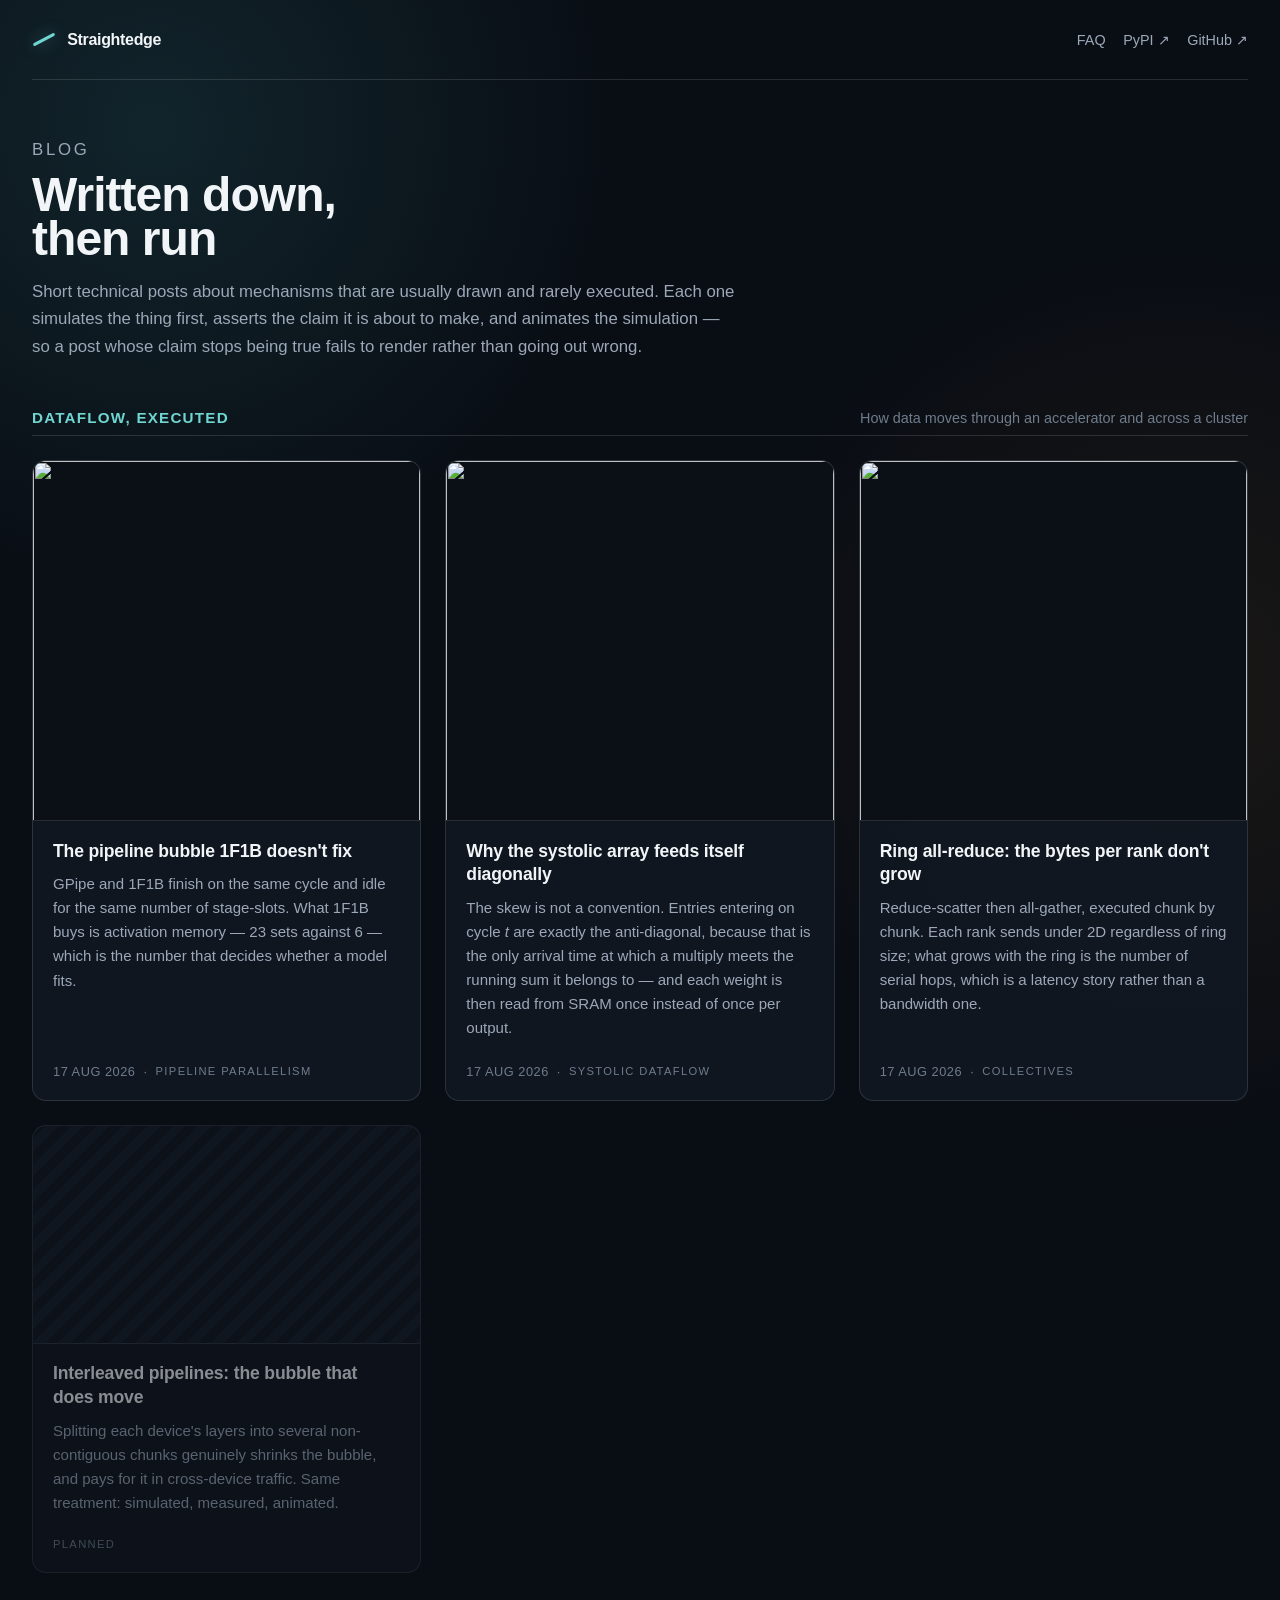
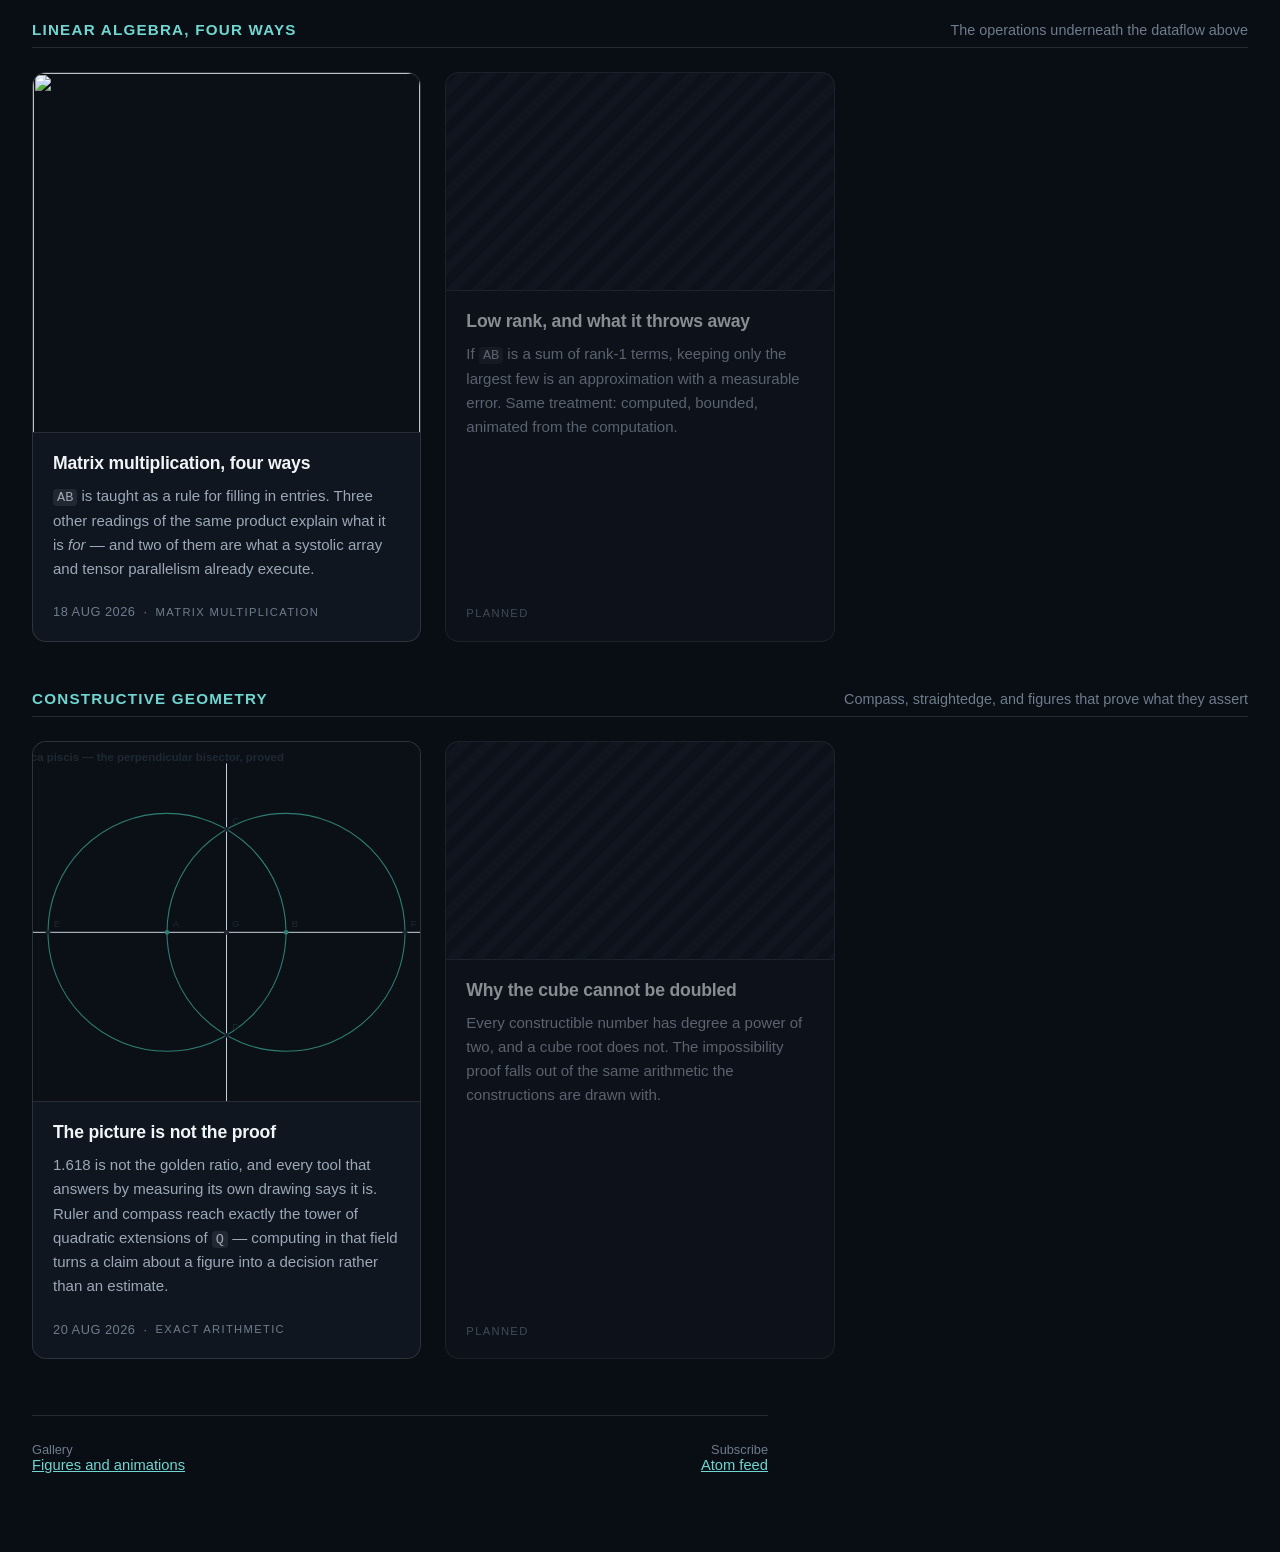
==== commit 8c841810: "Phase 3: the notation, and the lane made visible `A = 0, 0`, `[ A B ]` for the straightedge across t" ====
--- a/site/posts/index.html
+++ b/site/posts/index.html
@@ -170,6 +170,50 @@
         </ol>
       </section>
 
+      <section class="blog-series" aria-labelledby="series-geometry">
+        <header>
+          <h2 id="series-geometry">Constructive geometry</h2>
+          <p>Compass, straightedge, and figures that prove what they assert</p>
+        </header>
+
+        <ol class="blog-cards">
+          <li class="blog-card">
+            <img src="../assets/svg/construction-vesica.svg"
+                 alt="" loading="lazy" width="640" height="360">
+            <div class="blog-card-body">
+              <h3><a href="the-picture-is-not-the-proof.html">The picture is not the proof</a></h3>
+              <p>
+                1.618 is not the golden ratio, and every tool that answers by
+                measuring its own drawing says it is. Ruler and compass reach
+                exactly the tower of quadratic extensions of <code>Q</code> —
+                computing in that field turns a claim about a figure into a
+                decision rather than an estimate.
+              </p>
+              <div class="blog-card-footer blog-meta">
+                <time datetime="2026-08-20">20 Aug 2026</time>
+                <span class="dot" aria-hidden="true">·</span>
+                <span class="tag">Exact arithmetic</span>
+              </div>
+            </div>
+          </li>
+
+          <li class="blog-card pending">
+            <div class="blog-thumb-empty" aria-hidden="true"></div>
+            <div class="blog-card-body">
+              <h3>Why the cube cannot be doubled</h3>
+              <p>
+                Every constructible number has degree a power of two, and a cube
+                root does not. The impossibility proof falls out of the same
+                arithmetic the constructions are drawn with.
+              </p>
+              <div class="blog-card-footer blog-meta">
+                <span class="tag">Planned</span>
+              </div>
+            </div>
+          </li>
+        </ol>
+      </section>
+
       <nav class="series-nav" aria-label="Site navigation">
         <span>
           <span class="muted">Gallery</span>
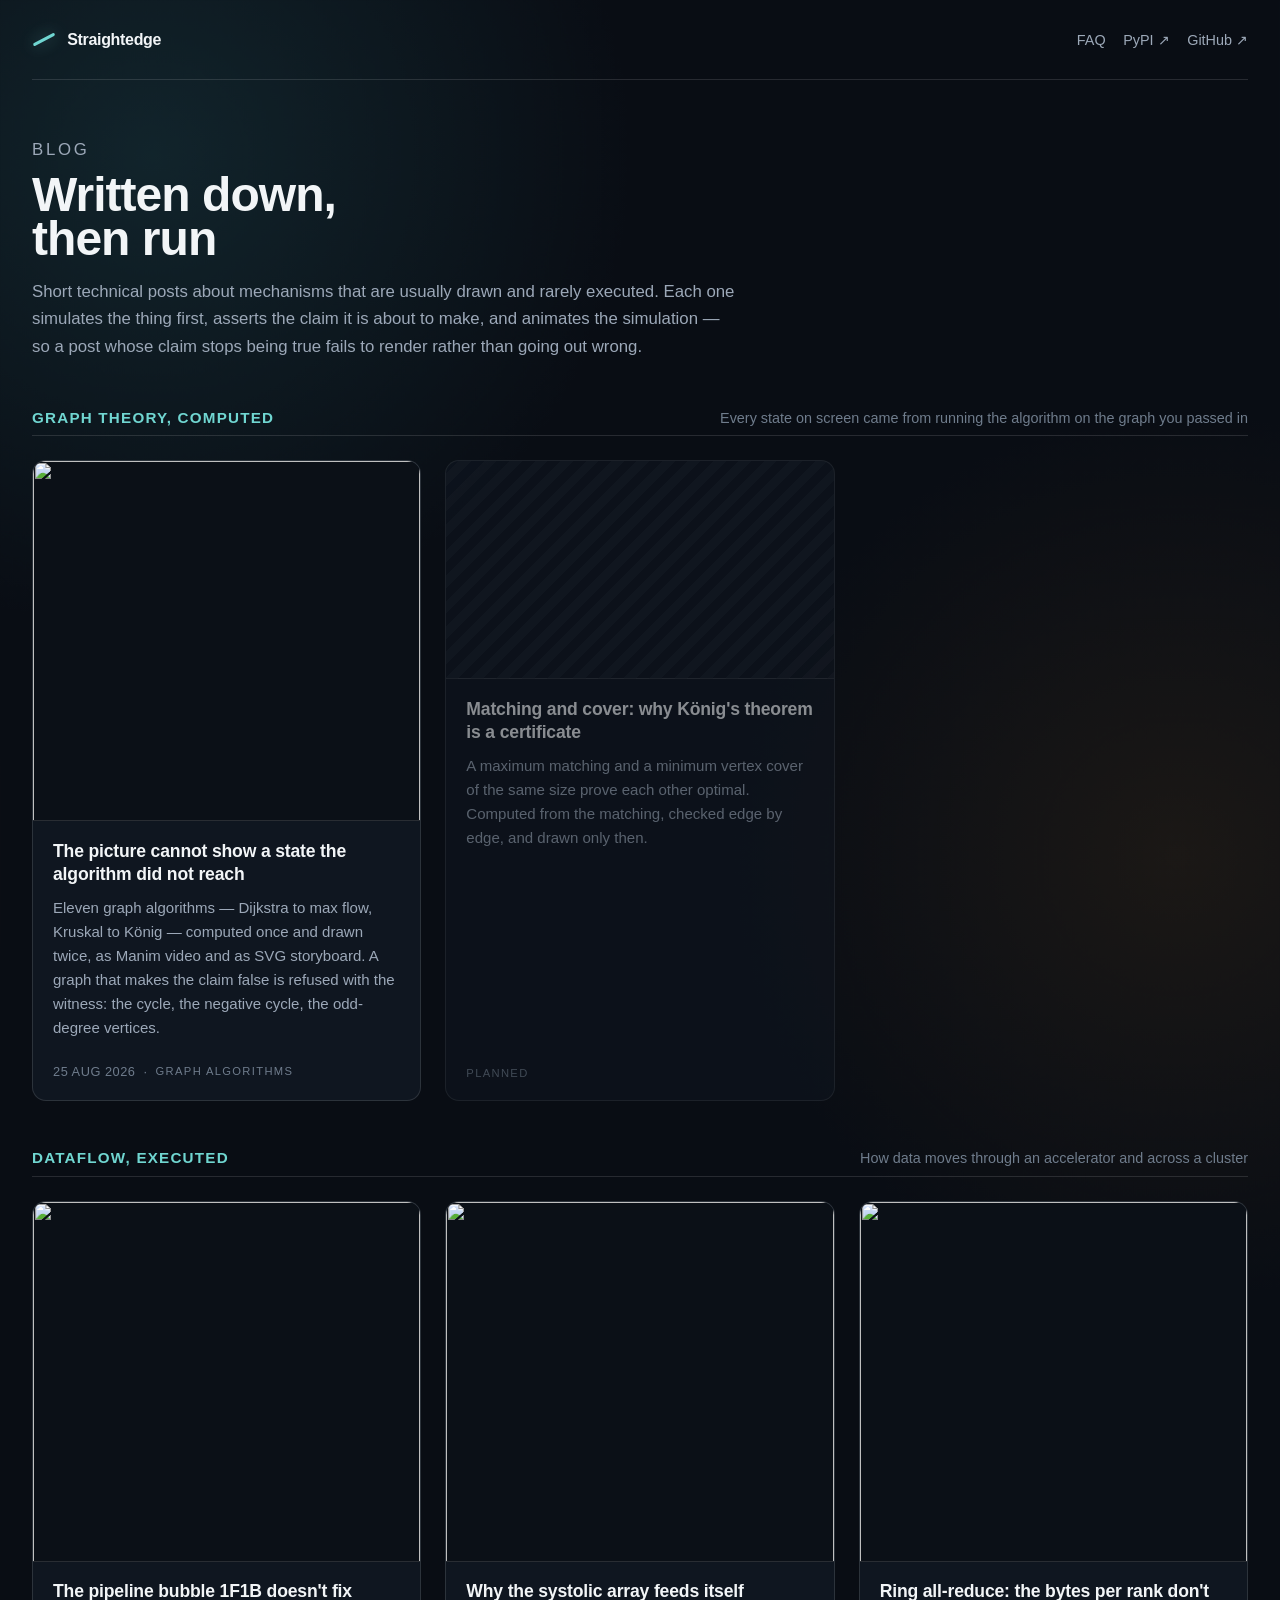
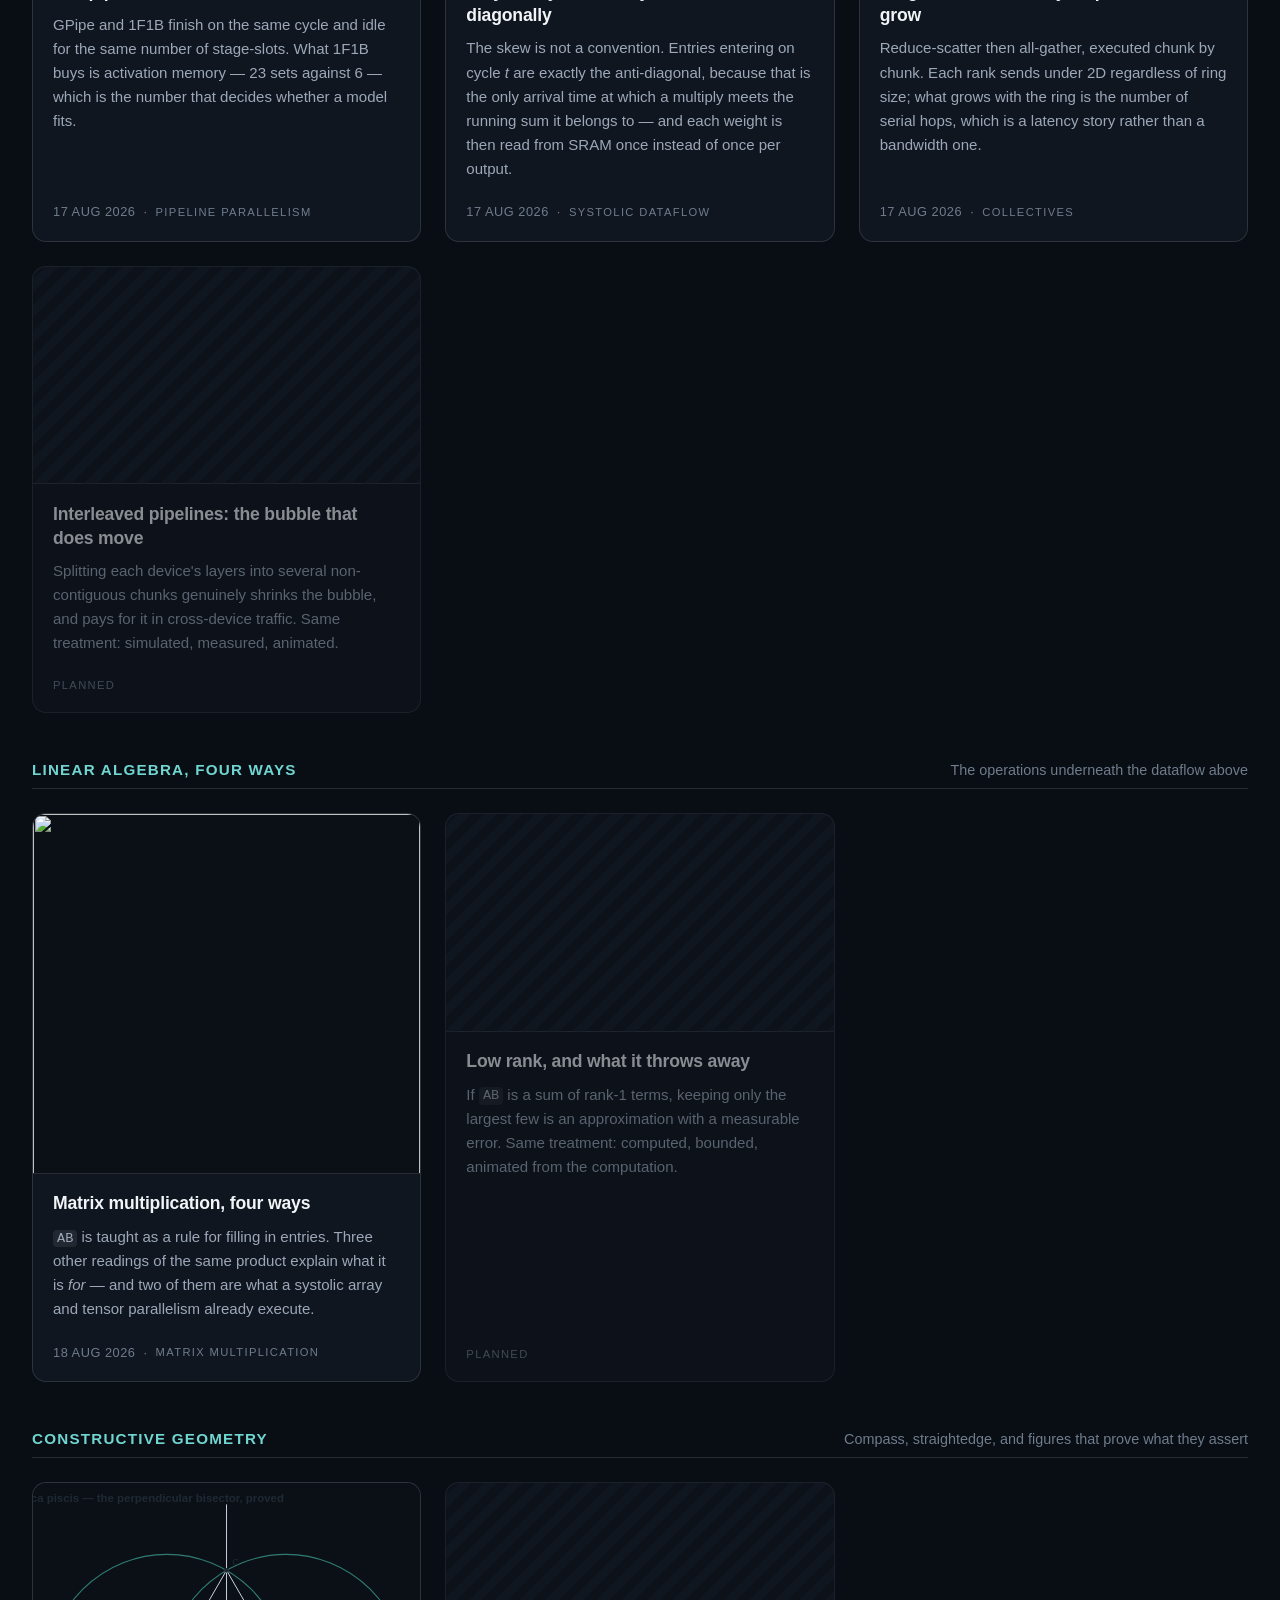
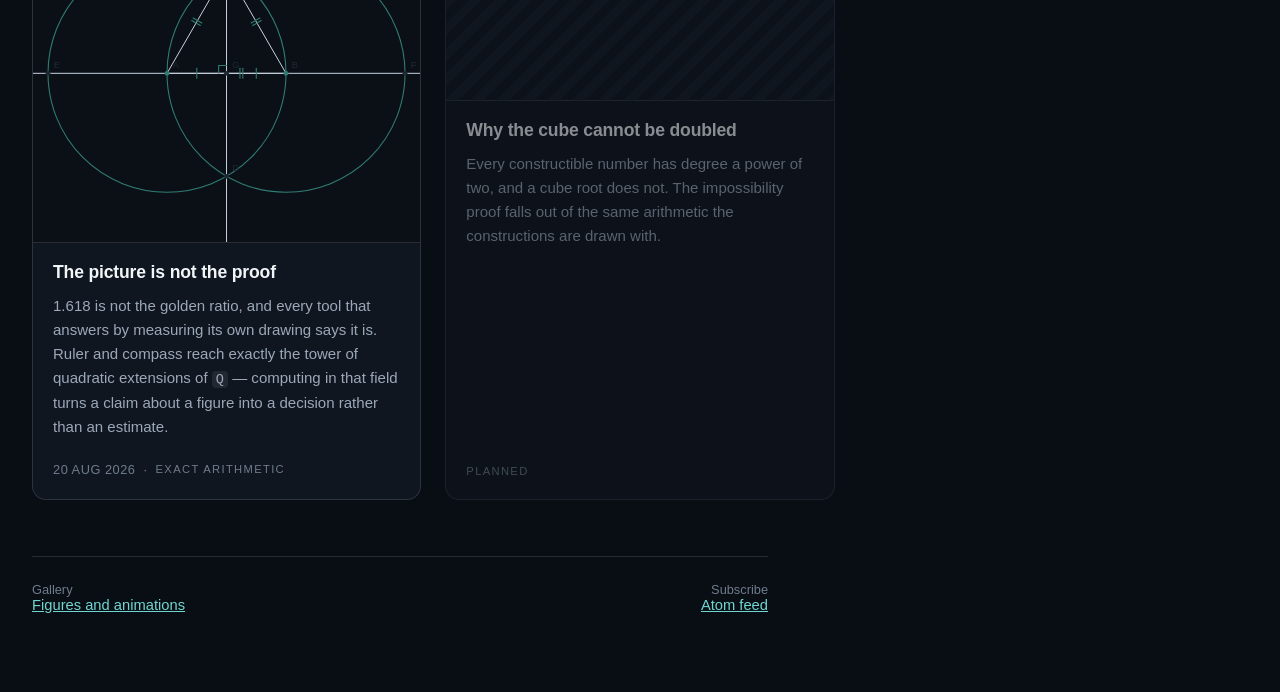
==== commit 3a1651e7: "Write up graph theory on the site, with the demos rendered from the branch A new post, "The picture " ====
--- a/site/posts/index.html
+++ b/site/posts/index.html
@@ -45,6 +45,50 @@
         </p>
       </div>
 
+      <section class="blog-series" aria-labelledby="series-graphs">
+        <header>
+          <h2 id="series-graphs">Graph theory, computed</h2>
+          <p>Every state on screen came from running the algorithm on the graph you passed in</p>
+        </header>
+
+        <ol class="blog-cards">
+          <li class="blog-card">
+            <img src="https://pub-ae0e951cb13d4628913ced2bc423d839.r2.dev/straightedge/assets/posters/graph-max-flow.jpg"
+                 alt="" loading="lazy" width="640" height="360">
+            <div class="blog-card-body">
+              <h3><a href="graph-theory-computed.html">The picture cannot show a state the algorithm did not reach</a></h3>
+              <p>
+                Eleven graph algorithms — Dijkstra to max flow, Kruskal to
+                König — computed once and drawn twice, as Manim video and as SVG
+                storyboard. A graph that makes the claim false is refused with
+                the witness: the cycle, the negative cycle, the odd-degree
+                vertices.
+              </p>
+              <div class="blog-card-footer blog-meta">
+                <time datetime="2026-08-25">25 Aug 2026</time>
+                <span class="dot" aria-hidden="true">·</span>
+                <span class="tag">Graph algorithms</span>
+              </div>
+            </div>
+          </li>
+
+          <li class="blog-card pending">
+            <div class="blog-thumb-empty" aria-hidden="true"></div>
+            <div class="blog-card-body">
+              <h3>Matching and cover: why König's theorem is a certificate</h3>
+              <p>
+                A maximum matching and a minimum vertex cover of the same size
+                prove each other optimal. Computed from the matching, checked
+                edge by edge, and drawn only then.
+              </p>
+              <div class="blog-card-footer blog-meta">
+                <span class="tag">Planned</span>
+              </div>
+            </div>
+          </li>
+        </ol>
+      </section>
+
       <section class="blog-series" aria-labelledby="series-dataflow">
         <header>
           <h2 id="series-dataflow">Dataflow, executed</h2>
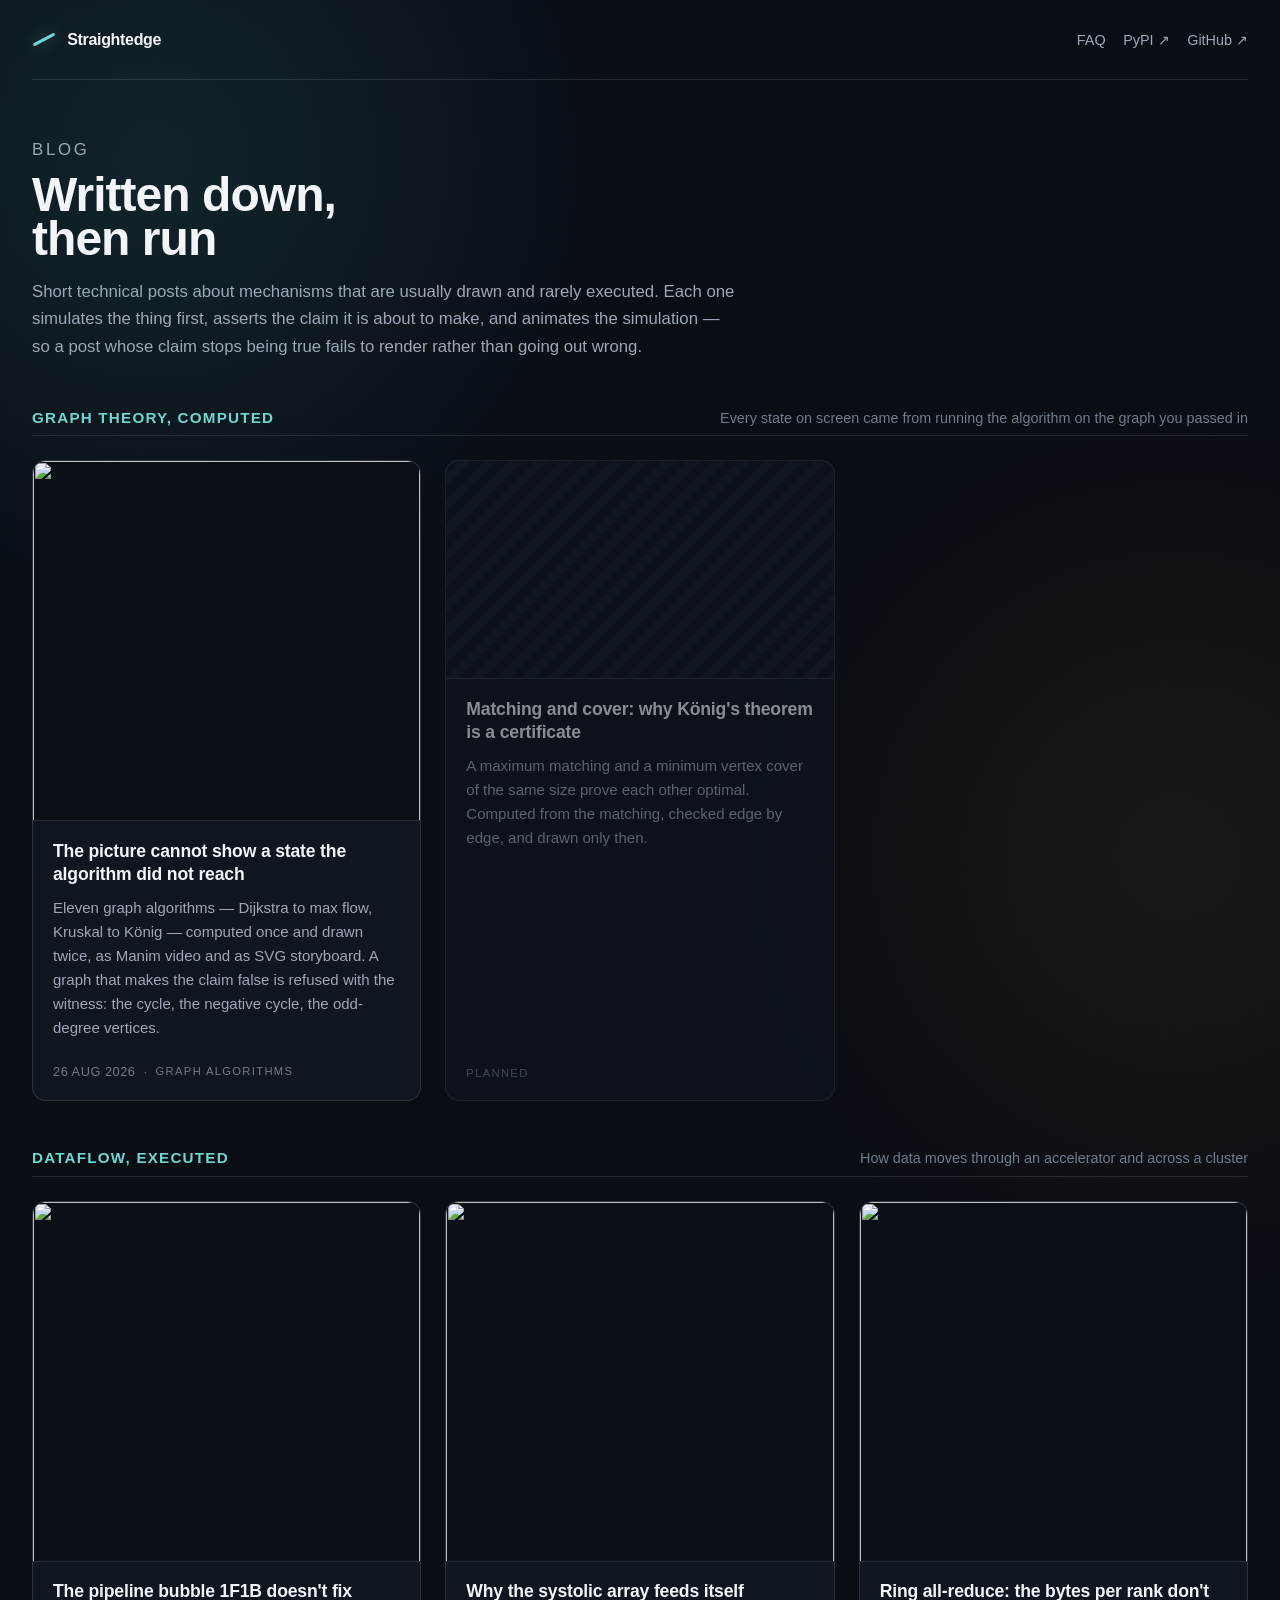
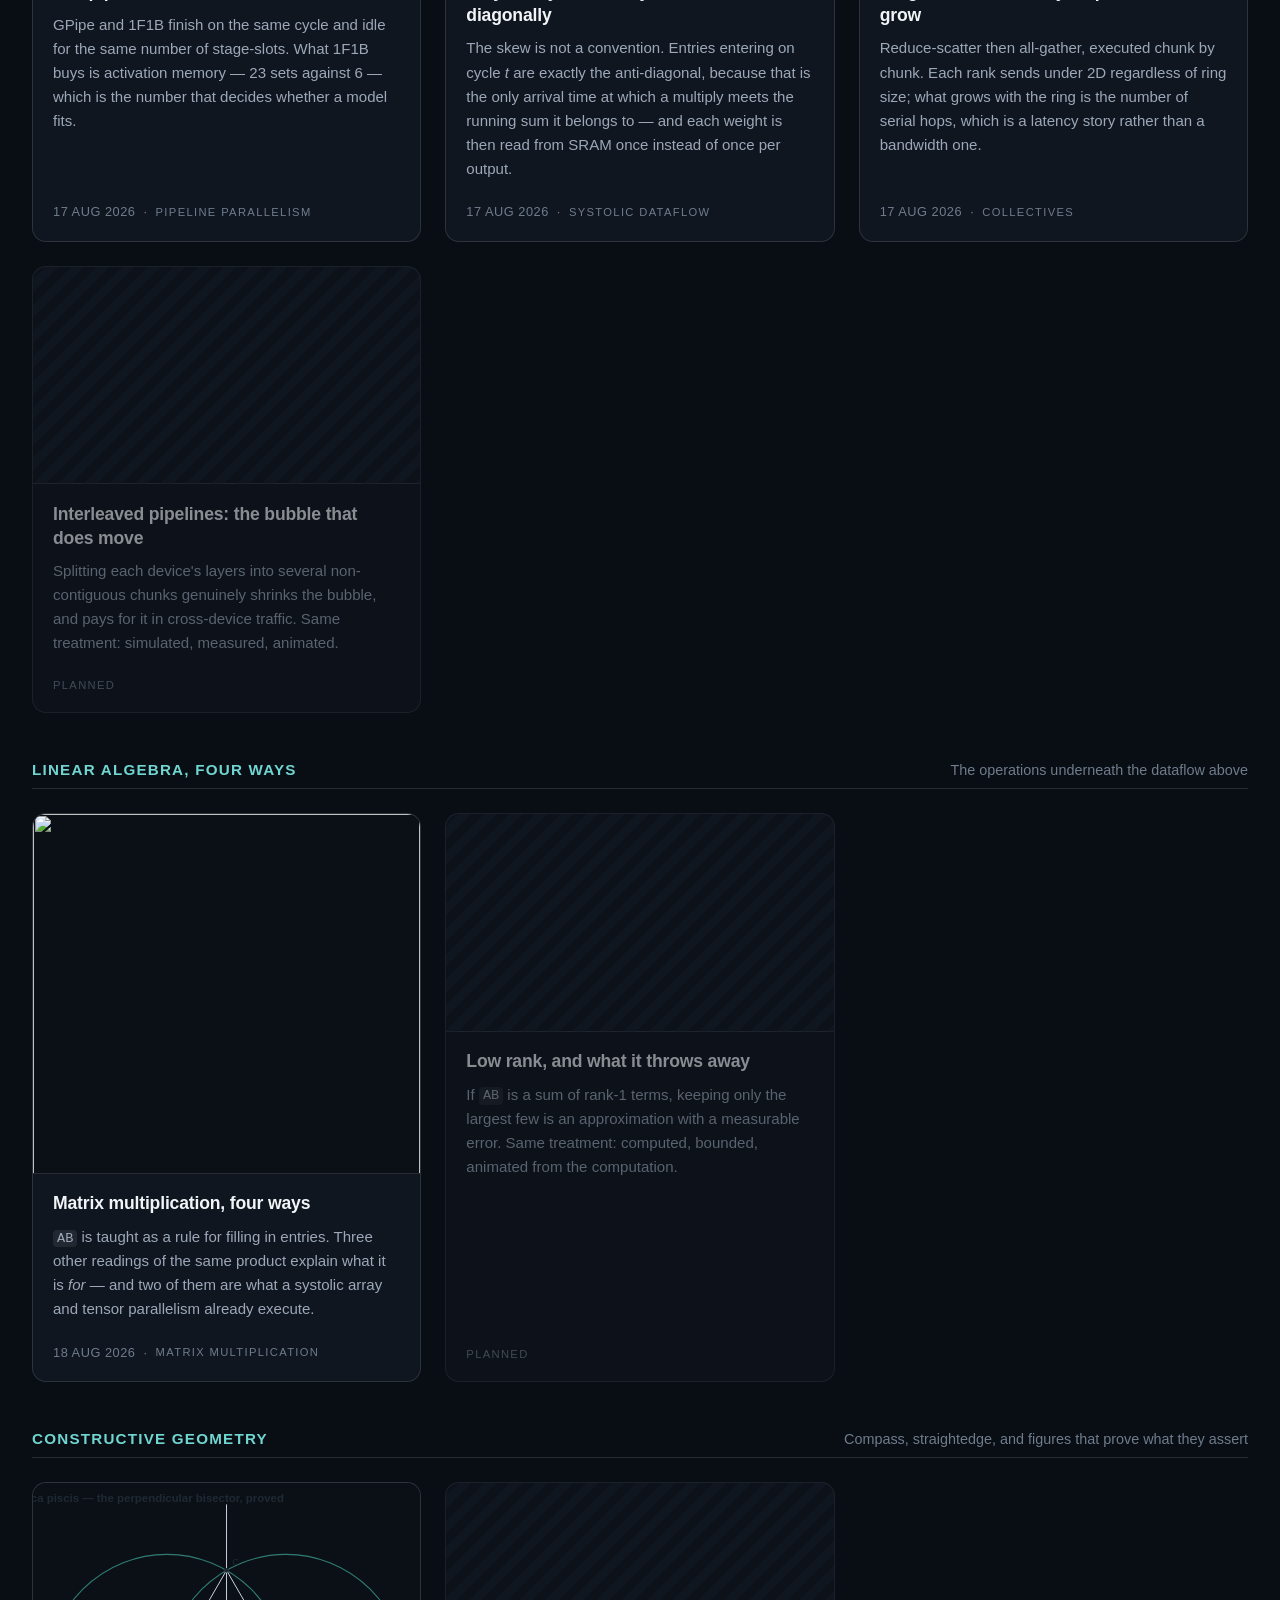
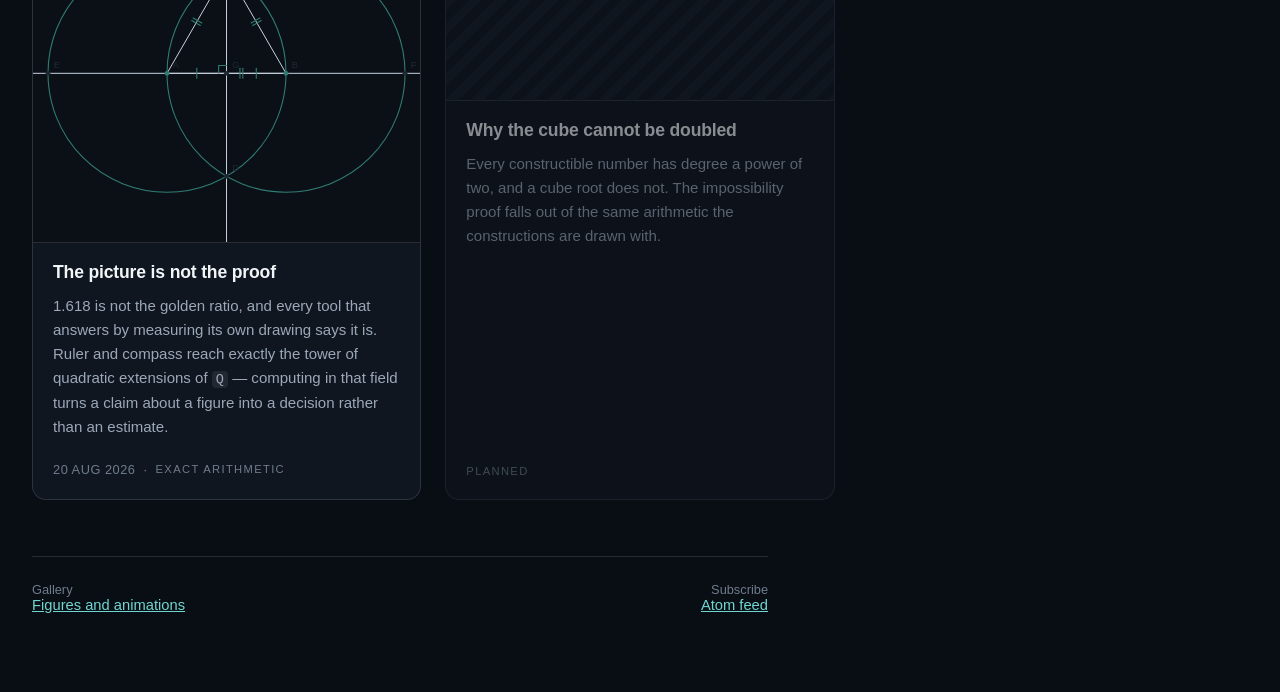
==== commit 8ee388f6: "Release notes and site write-up for the connectivity work in 0.7.0 Twelve algorithms, five Manim con" ====
--- a/site/posts/index.html
+++ b/site/posts/index.html
@@ -65,7 +65,7 @@
                 vertices.
               </p>
               <div class="blog-card-footer blog-meta">
-                <time datetime="2026-08-25">25 Aug 2026</time>
+                <time datetime="2026-08-26">26 Aug 2026</time>
                 <span class="dot" aria-hidden="true">·</span>
                 <span class="tag">Graph algorithms</span>
               </div>
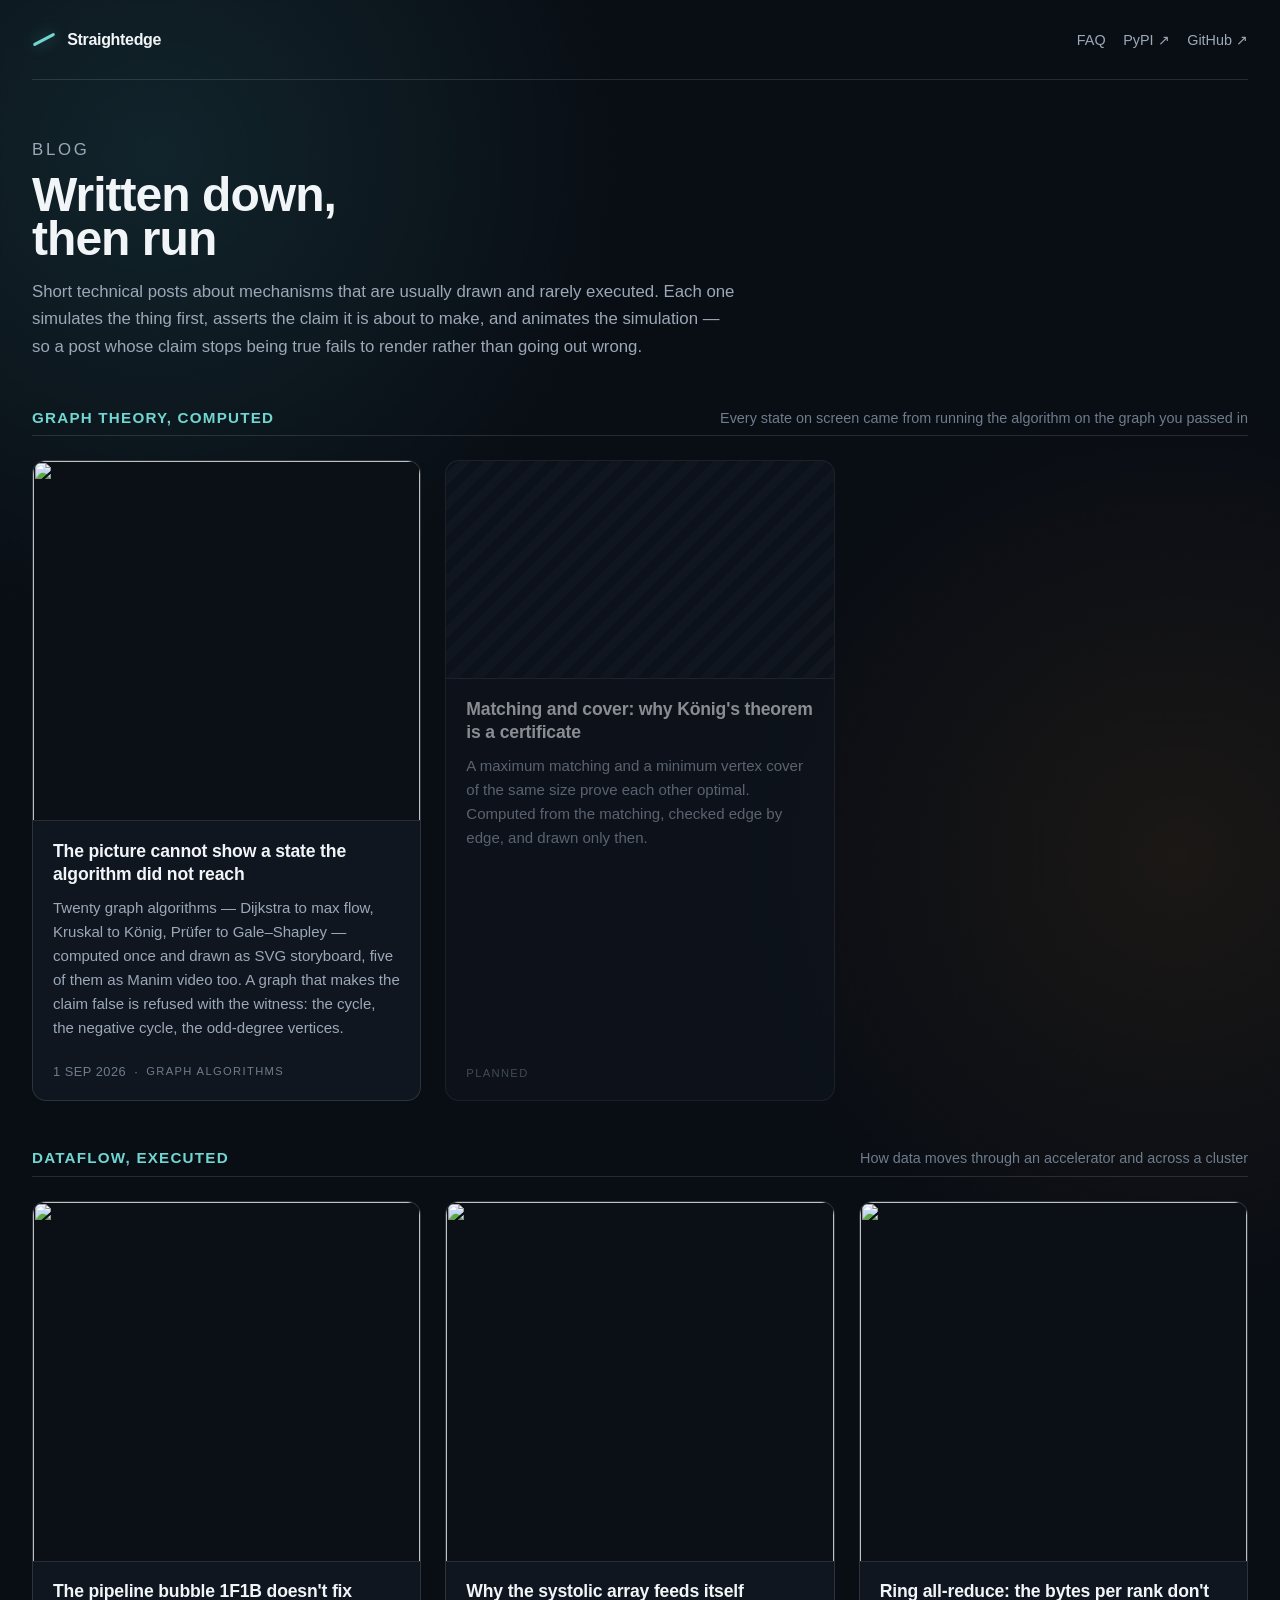
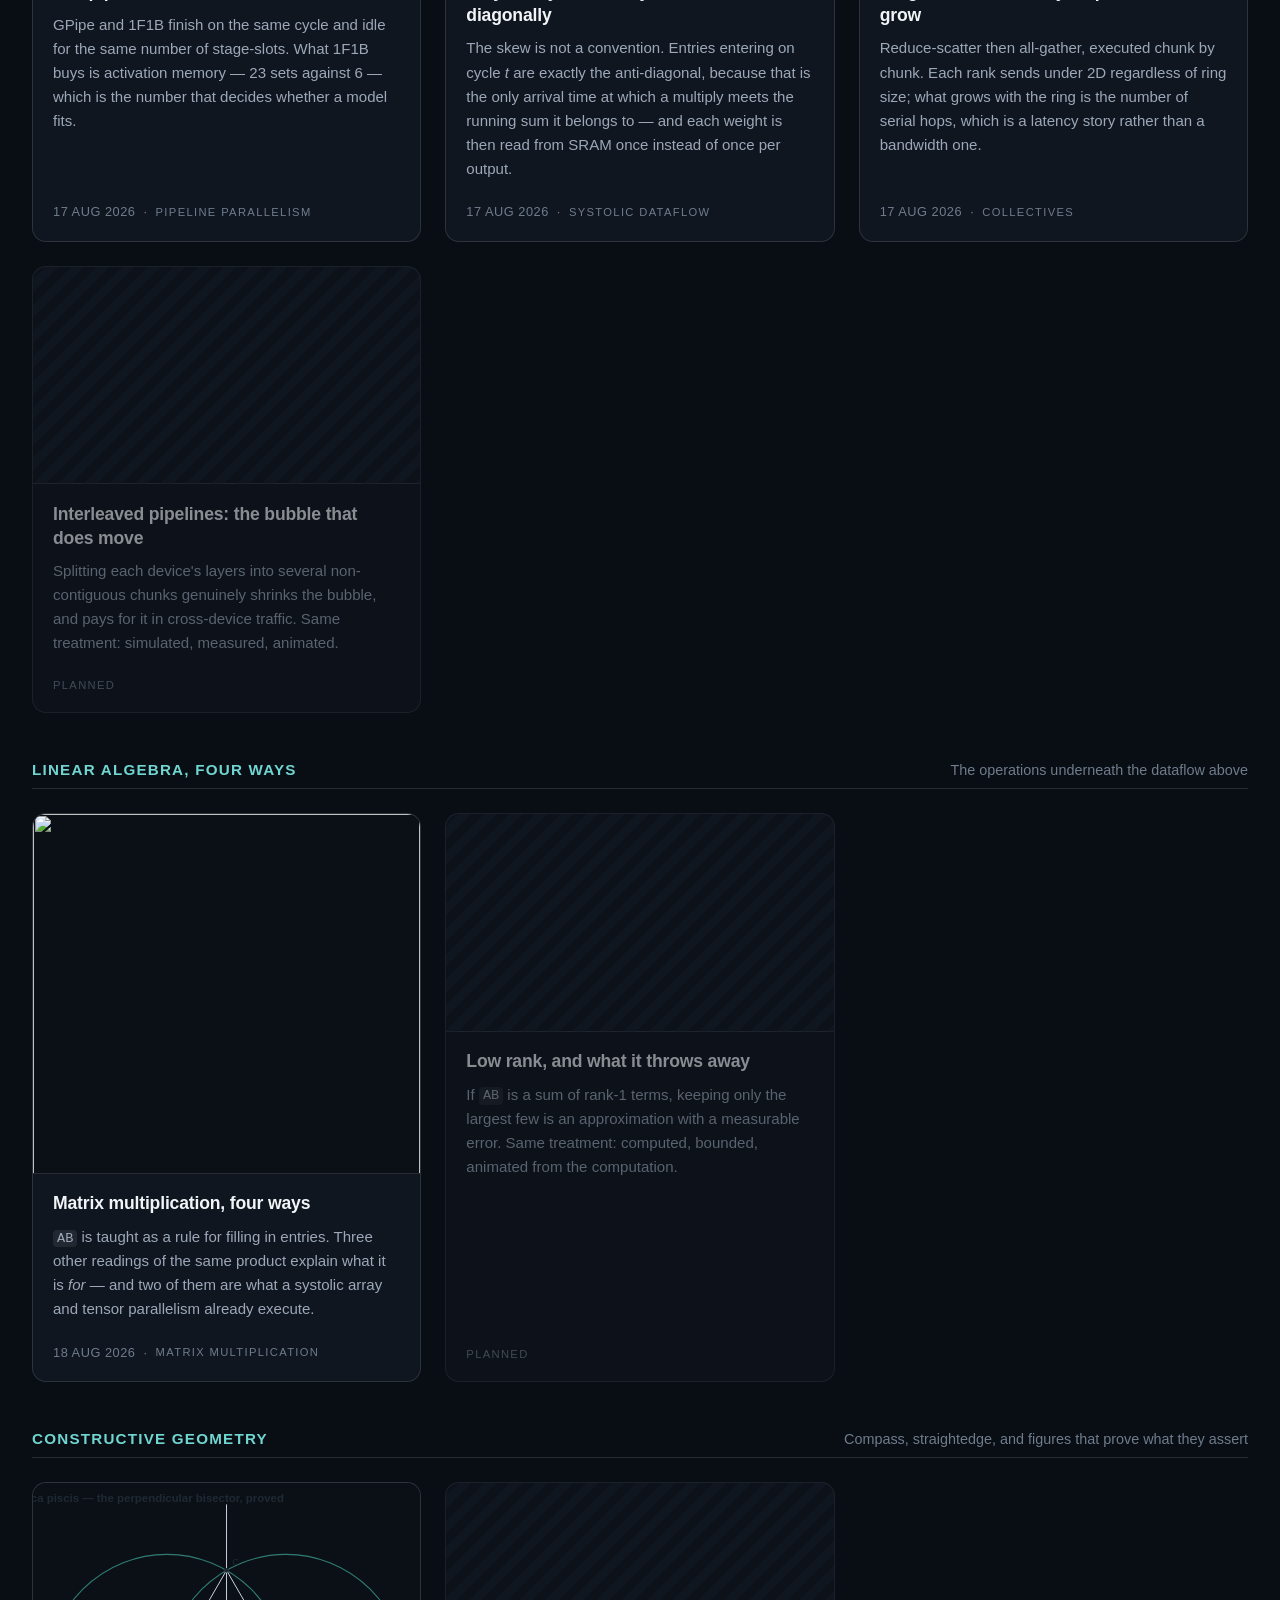
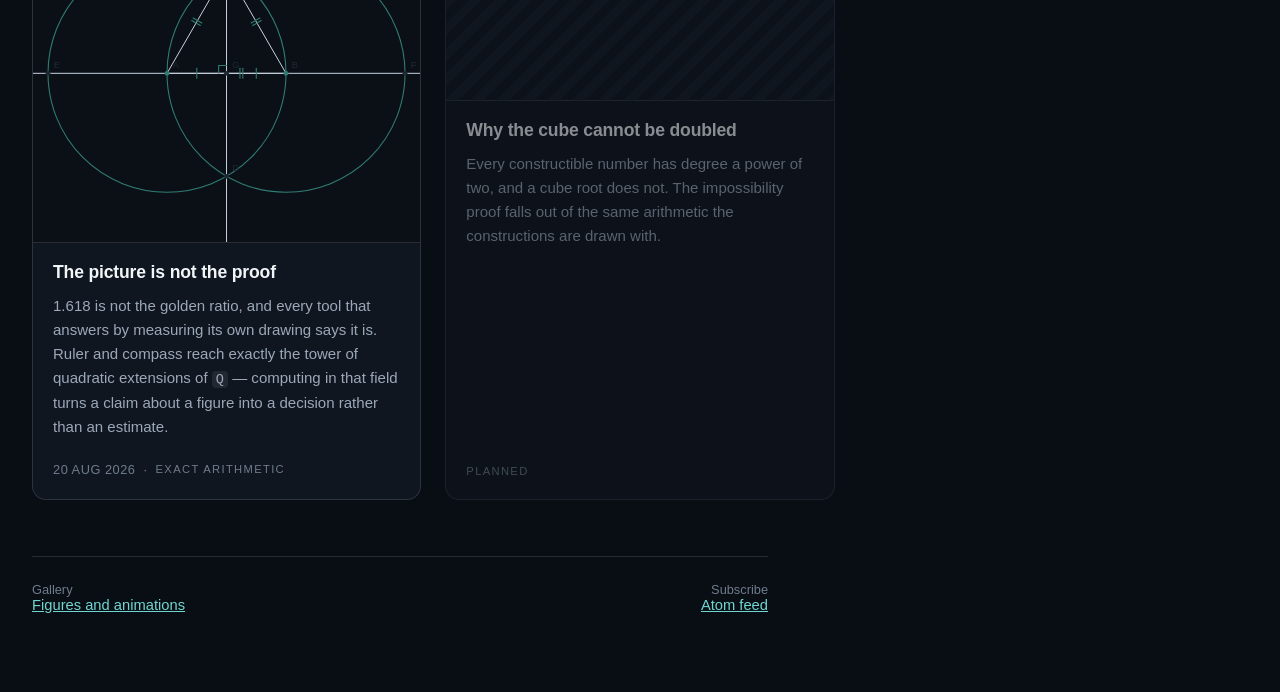
==== commit bf00d9e8: "Release 0.8.0 Close the graph-theory course's algorithm work list: four new templates and eight more" ====
--- a/site/posts/index.html
+++ b/site/posts/index.html
@@ -58,14 +58,14 @@
             <div class="blog-card-body">
               <h3><a href="graph-theory-computed.html">The picture cannot show a state the algorithm did not reach</a></h3>
               <p>
-                Eleven graph algorithms — Dijkstra to max flow, Kruskal to
-                König — computed once and drawn twice, as Manim video and as SVG
-                storyboard. A graph that makes the claim false is refused with
+                Twenty graph algorithms — Dijkstra to max flow, Kruskal to
+                König, Prüfer to Gale–Shapley — computed once and drawn as SVG
+                storyboard, five of them as Manim video too. A graph that makes the claim false is refused with
                 the witness: the cycle, the negative cycle, the odd-degree
                 vertices.
               </p>
               <div class="blog-card-footer blog-meta">
-                <time datetime="2026-08-26">26 Aug 2026</time>
+                <time datetime="2026-09-01">1 Sep 2026</time>
                 <span class="dot" aria-hidden="true">·</span>
                 <span class="tag">Graph algorithms</span>
               </div>
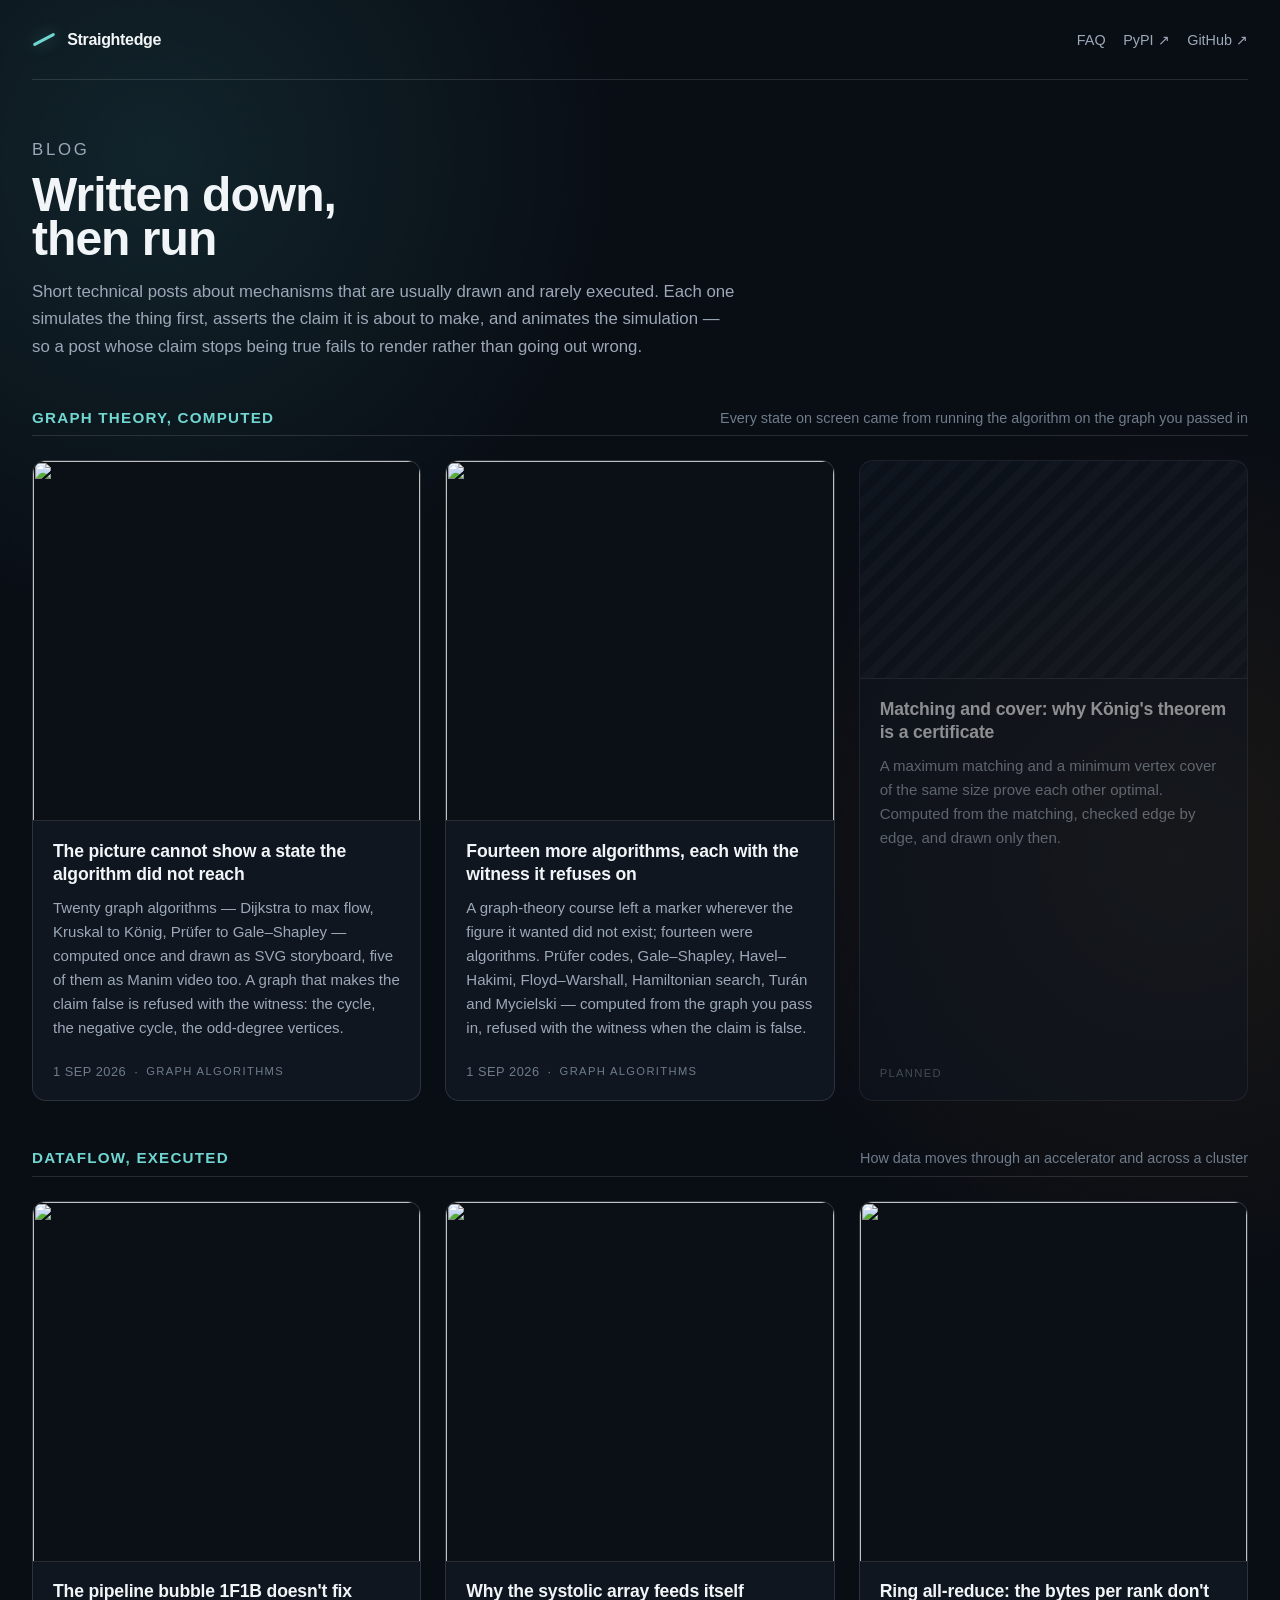
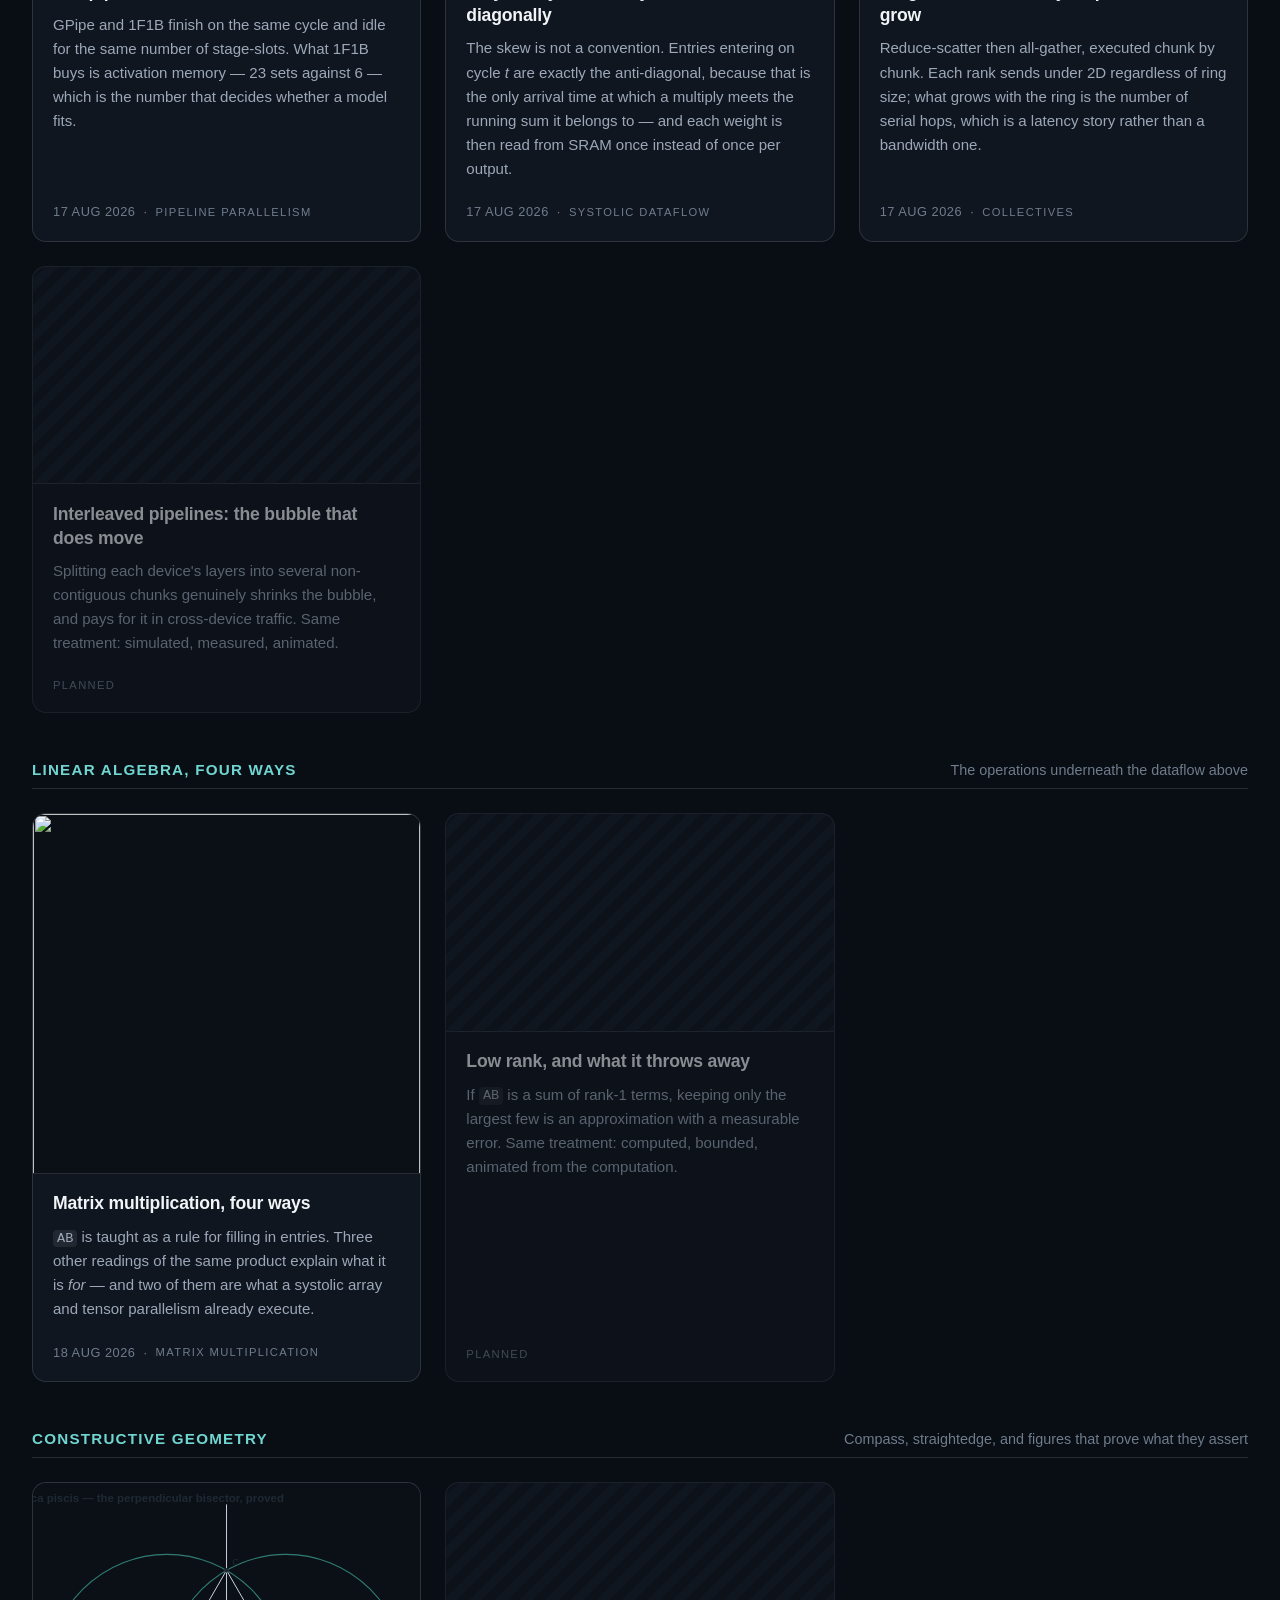
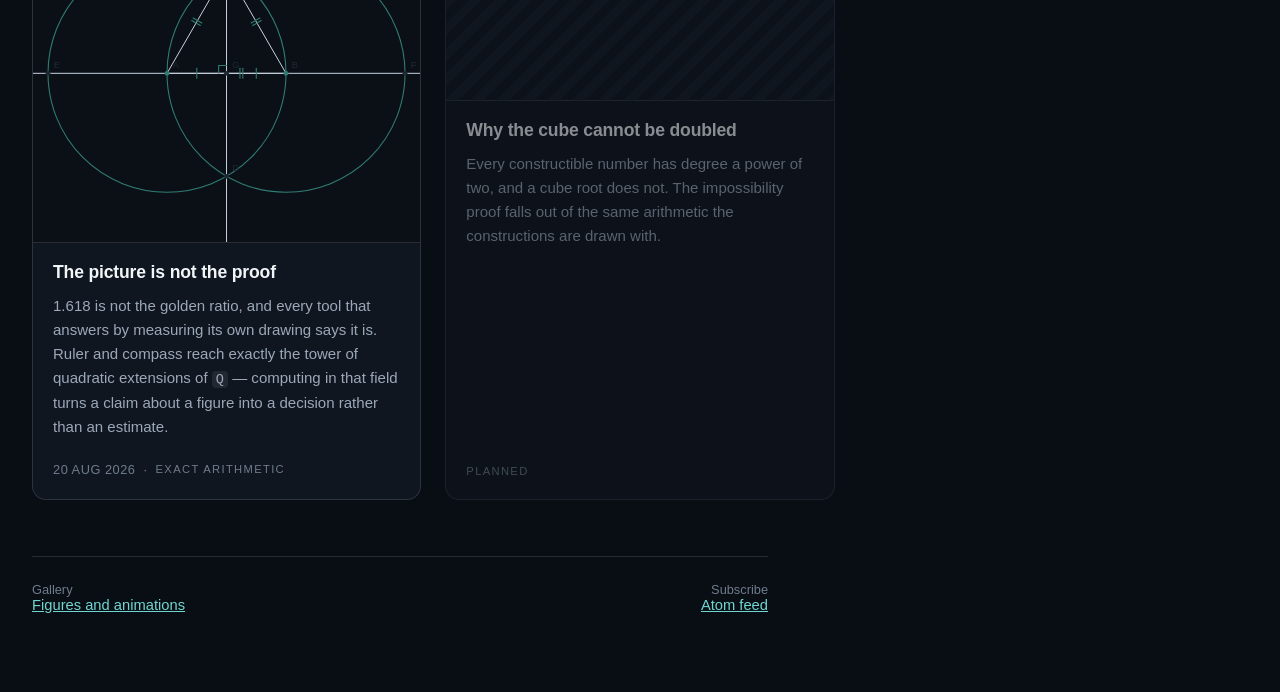
==== commit 146a206d: "Write up the fourteen course algorithms on the site, with checked figures A second post in the "Grap" ====
--- a/site/posts/index.html
+++ b/site/posts/index.html
@@ -72,6 +72,26 @@
             </div>
           </li>
 
+          <li class="blog-card">
+            <img src="https://pub-ae0e951cb13d4628913ced2bc423d839.r2.dev/straightedge/assets/posters/graph-turan.jpg"
+                 alt="" loading="lazy" width="640" height="360">
+            <div class="blog-card-body">
+              <h3><a href="graph-course-algorithms.html">Fourteen more algorithms, each with the witness it refuses on</a></h3>
+              <p>
+                A graph-theory course left a marker wherever the figure it
+                wanted did not exist; fourteen were algorithms. Prüfer codes,
+                Gale–Shapley, Havel–Hakimi, Floyd–Warshall, Hamiltonian
+                search, Turán and Mycielski — computed from the graph you pass
+                in, refused with the witness when the claim is false.
+              </p>
+              <div class="blog-card-footer blog-meta">
+                <time datetime="2026-09-01">1 Sep 2026</time>
+                <span class="dot" aria-hidden="true">·</span>
+                <span class="tag">Graph algorithms</span>
+              </div>
+            </div>
+          </li>
+
           <li class="blog-card pending">
             <div class="blog-thumb-empty" aria-hidden="true"></div>
             <div class="blog-card-body">
